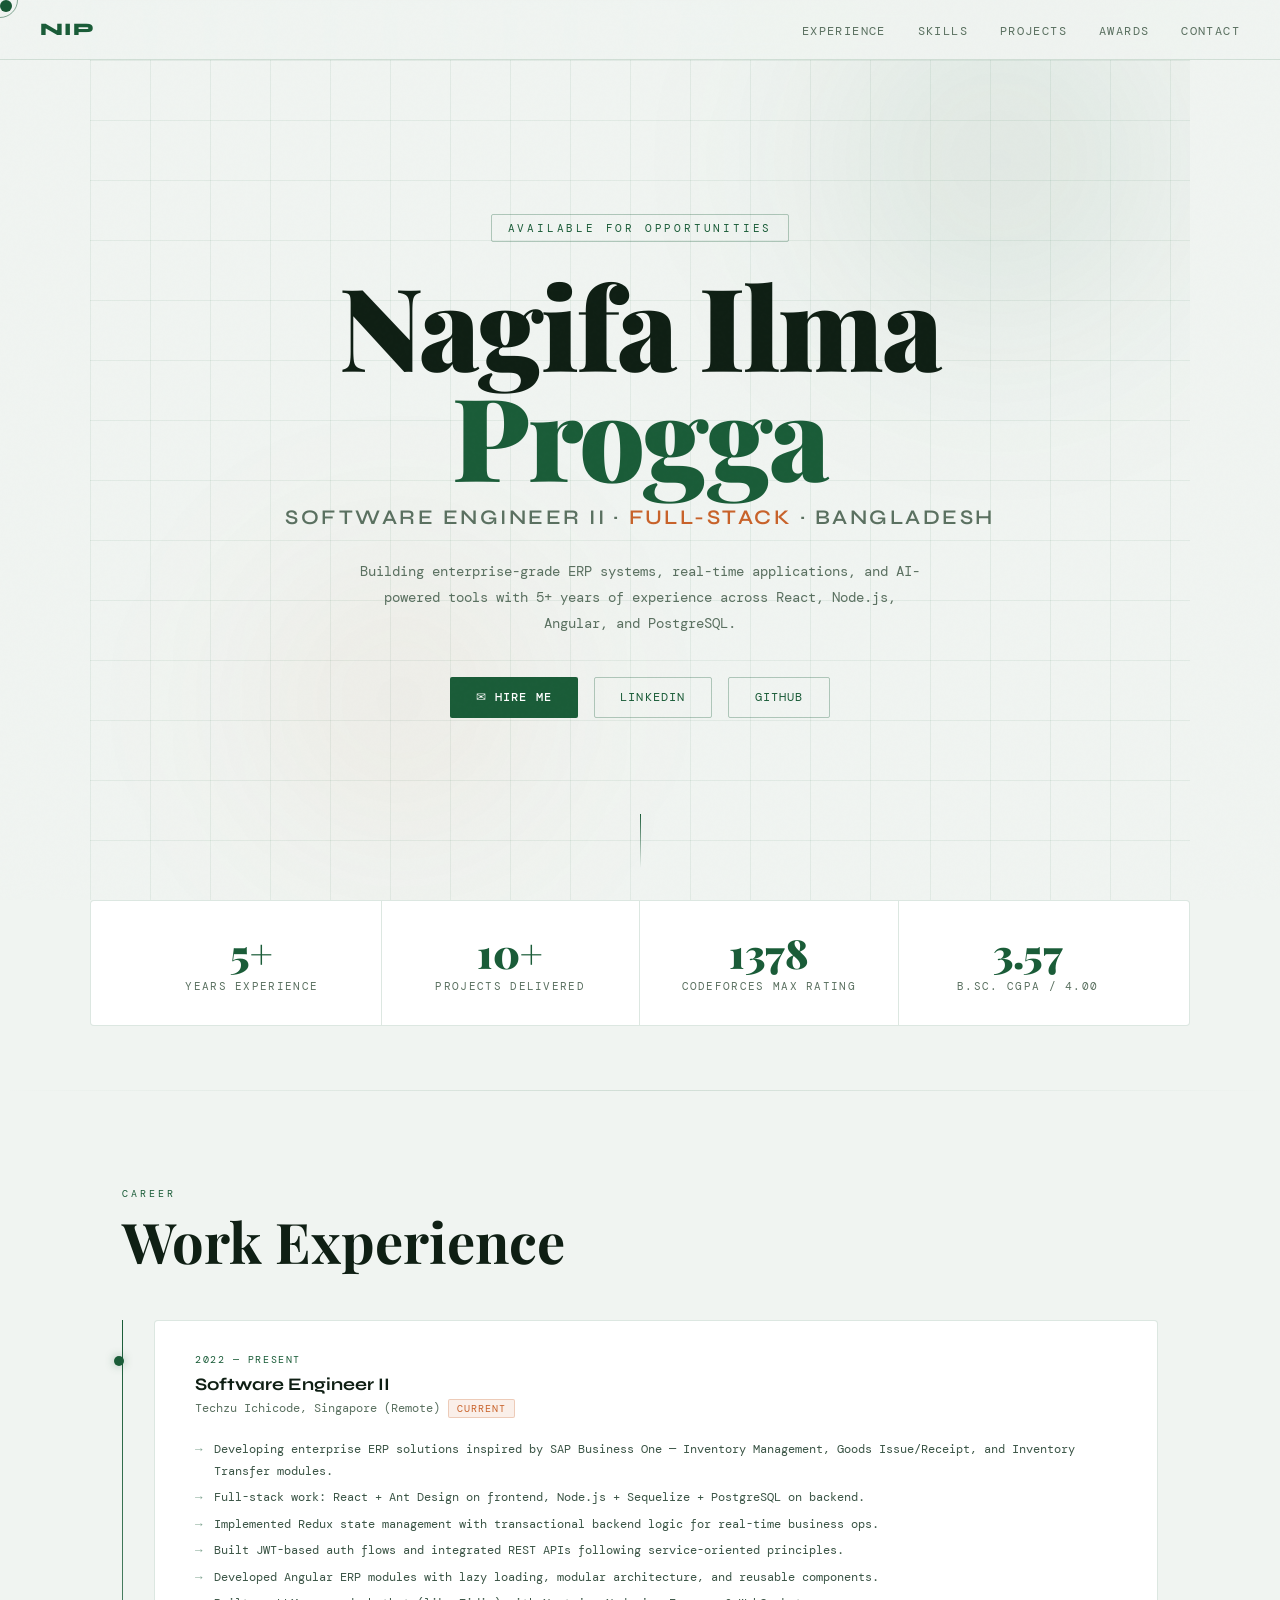
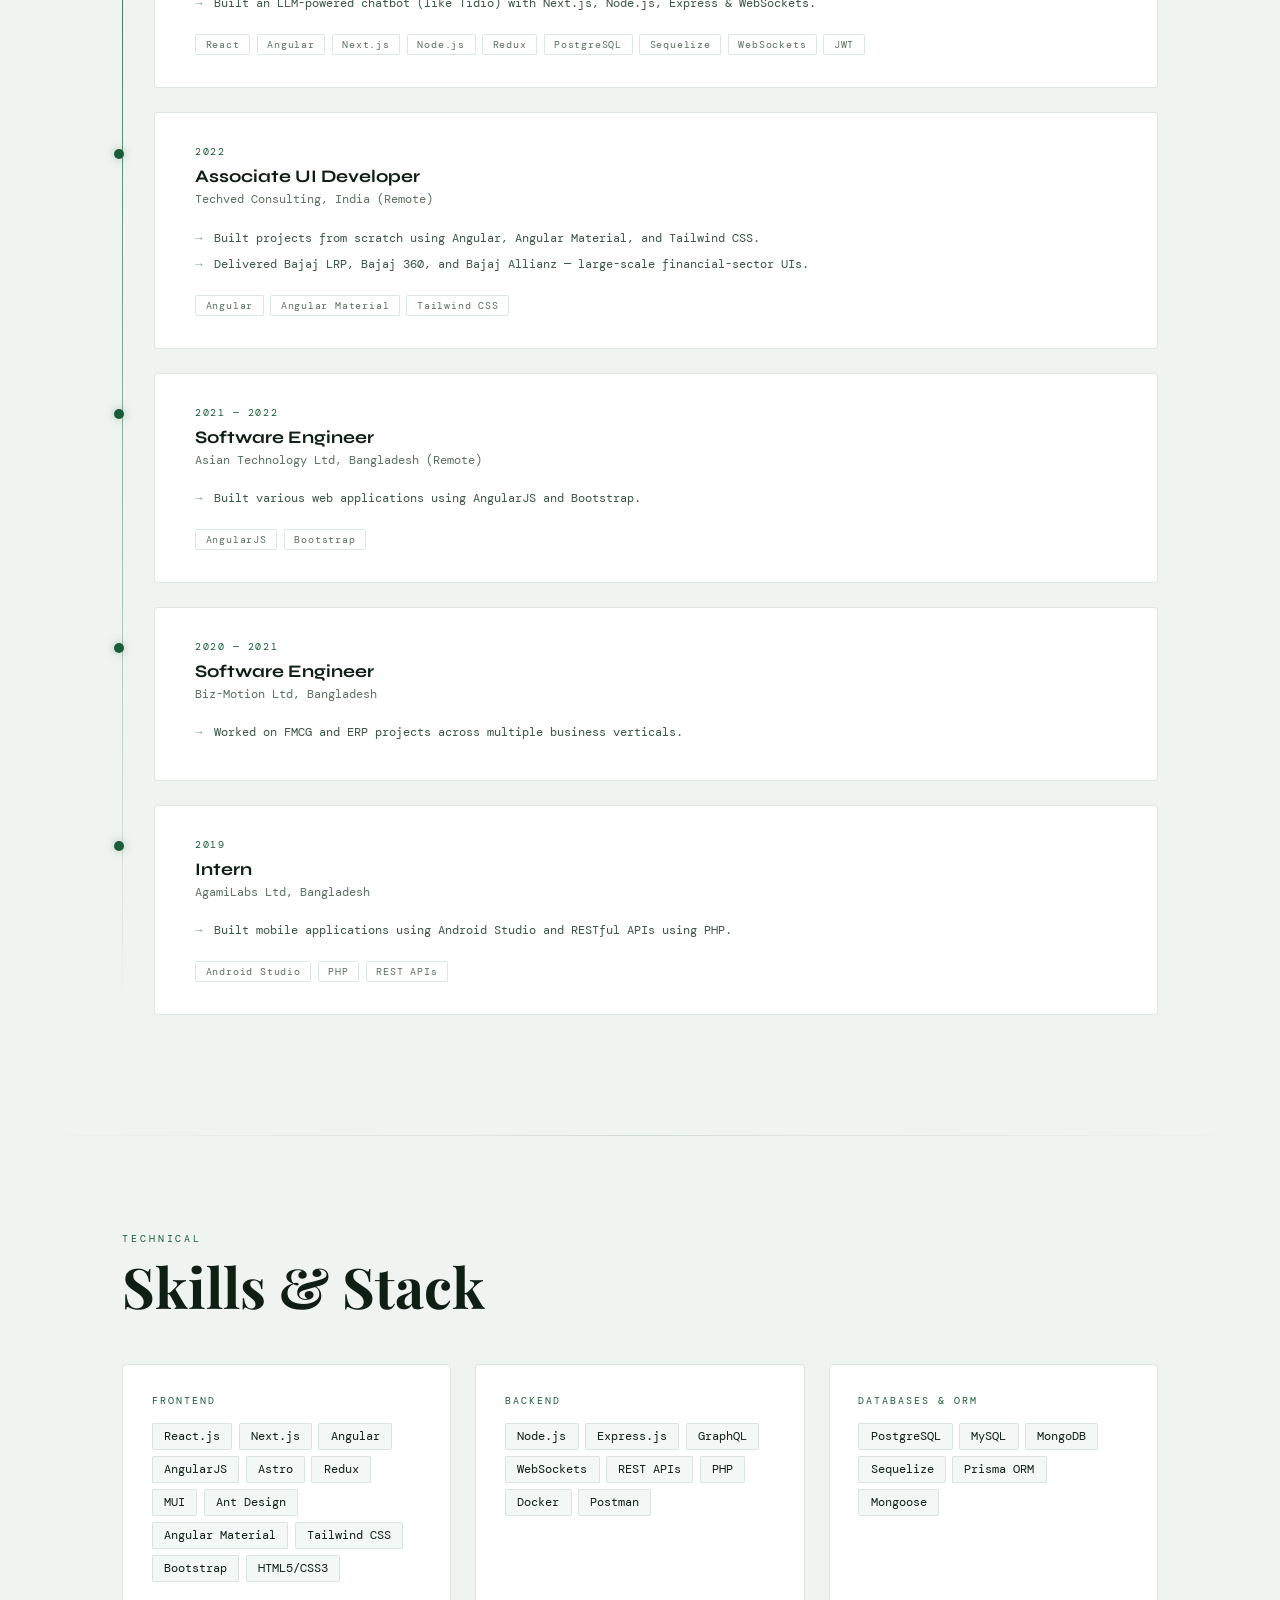
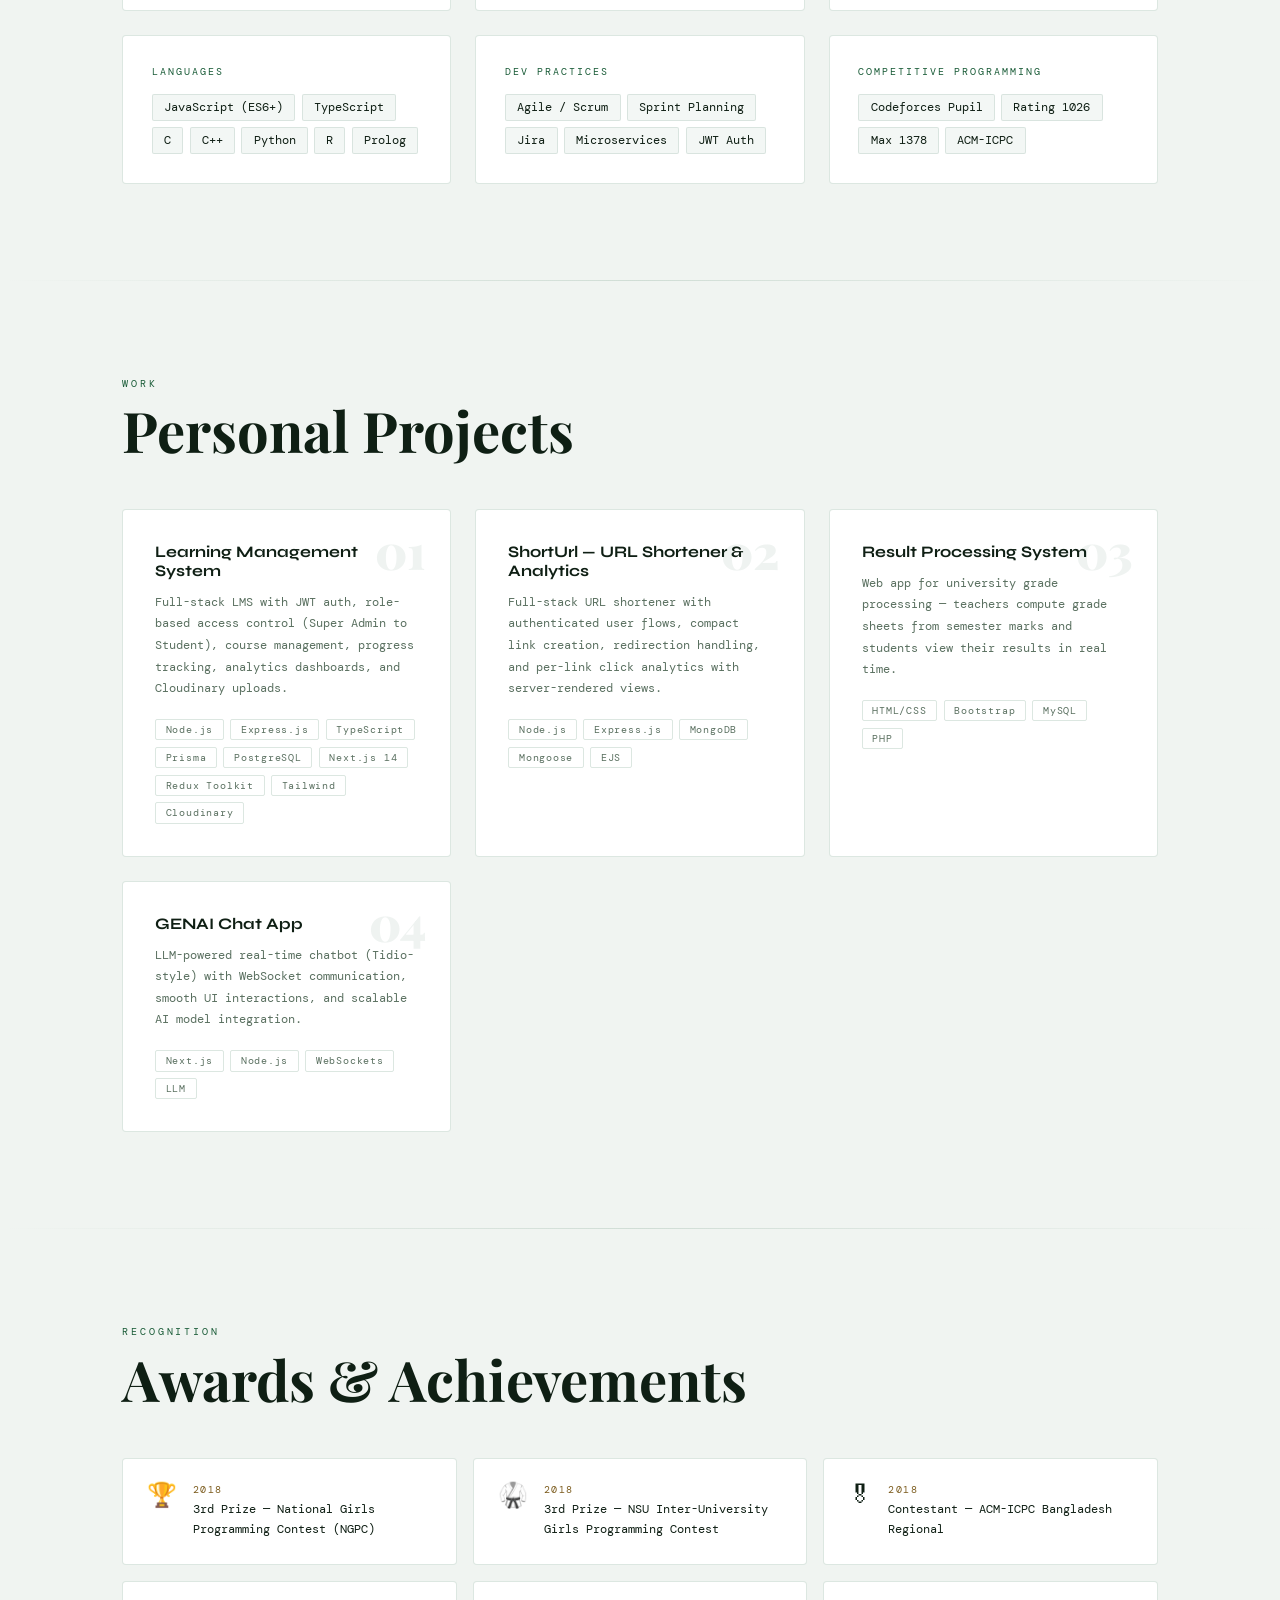
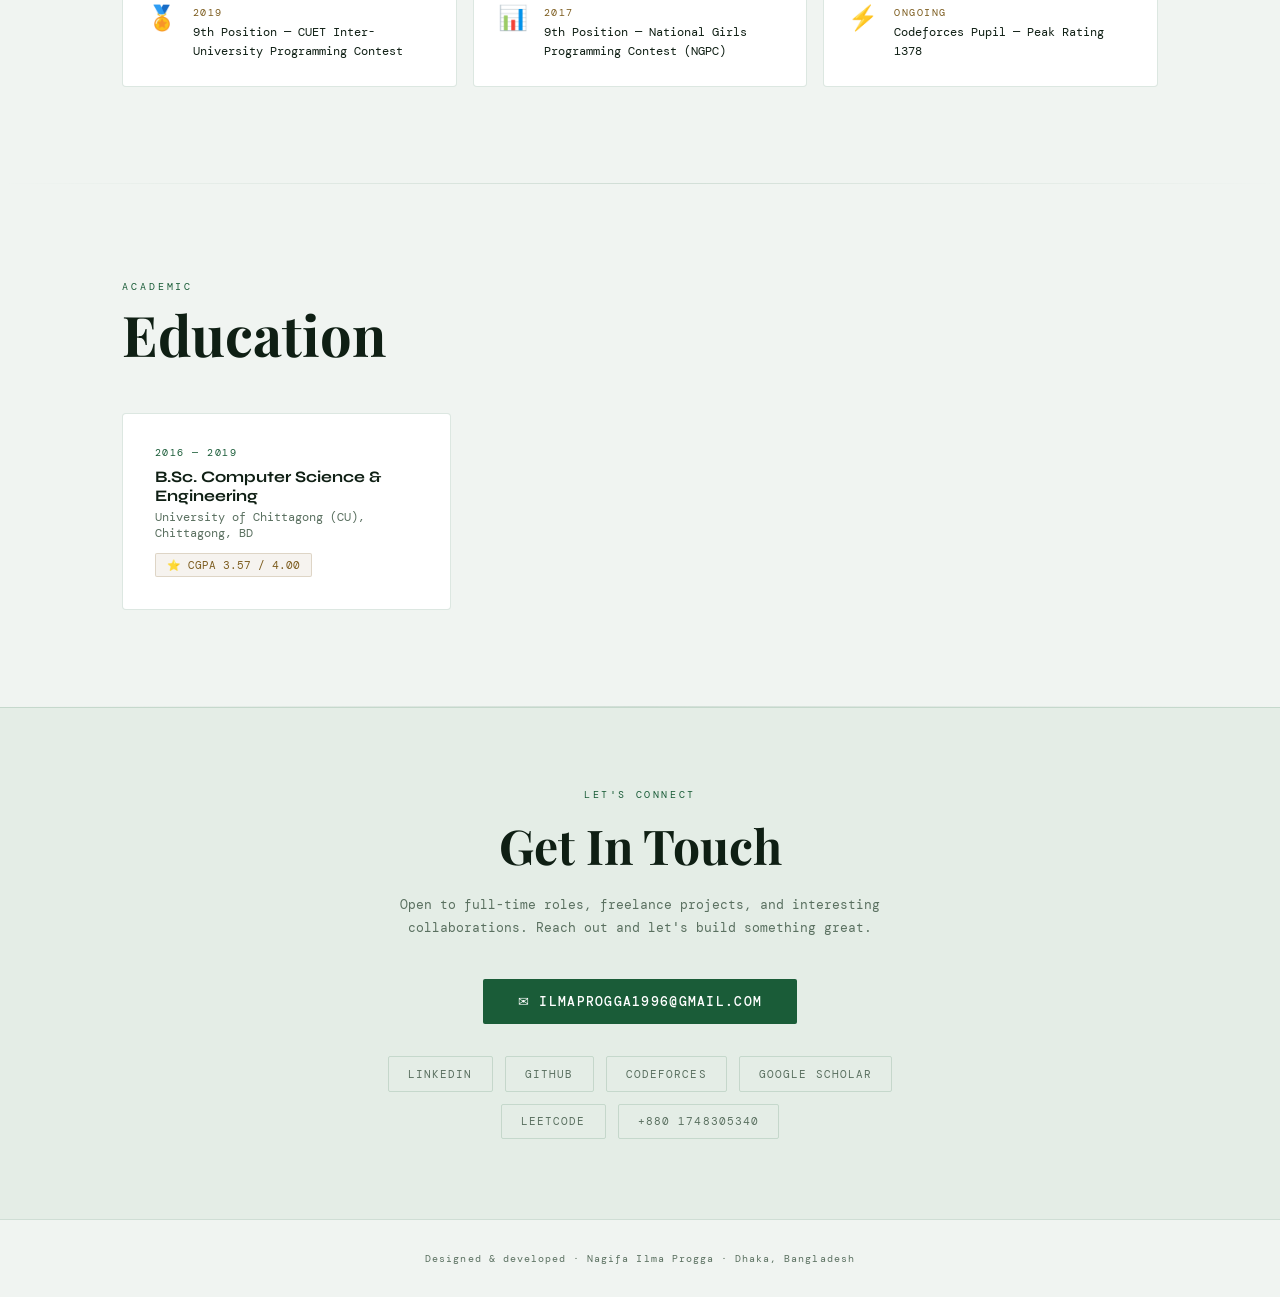
==== index.html @ 047d2b60 "name changed" ====
<!DOCTYPE html>
<html lang="en">
<head>
<meta charset="UTF-8">
<meta name="viewport" content="width=device-width, initial-scale=1.0">
<title>Nagifa Ilma Progga — Software Engineer</title>
<link href="https://fonts.googleapis.com/css2?family=Playfair+Display:ital,wght@0,400;0,700;0,900;1,400&family=DM+Mono:wght@300;400;500&family=Syne:wght@400;600;700;800&display=swap" rel="stylesheet">
<link rel="stylesheet" href="style.css">
</head>
<body>

<div class="cursor" id="cursor"></div>
<div class="cursor-ring" id="cursorRing"></div>

<nav>
  <div class="nav-logo">NIP</div>
  <ul class="nav-links">
    <li><a href="#experience">Experience</a></li>
    <li><a href="#skills">Skills</a></li>
    <li><a href="#projects">Projects</a></li>
    <li><a href="#awards">Awards</a></li>
    <li><a href="#contact">Contact</a></li>
  </ul>
</nav>

<section id="hero">
  <div class="hero-grid"></div>
  <div class="hero-orb orb1"></div>
  <div class="hero-orb orb2"></div>
  <div class="hero-content">
    <div class="hero-tag">Available for opportunities</div>
    <h1 class="hero-name">Nagifa Ilma<br><span class="name-accent">Progga</span></h1>
    <div class="hero-title">Software Engineer II &middot; <span>Full-Stack</span> &middot; Bangladesh</div>
    <p class="hero-desc">
      Building enterprise-grade ERP systems, real-time applications, and AI-powered tools
      with 5+ years of experience across React, Node.js, Angular, and PostgreSQL.
    </p>
    <div class="hero-links">
      <a href="mailto:ilmaprogga1996@gmail.com" class="btn btn-primary">&#9993; Hire Me</a>
      <a href="https://www.linkedin.com/in/nagifa-ilma-progga" target="_blank" class="btn btn-outline">LinkedIn</a>
      <a href="https://github.com/Ppro01" target="_blank" class="btn btn-outline">GitHub</a>
    </div>
  </div>
  <div class="scroll-hint">
    <div class="scroll-line"></div>
  </div>
</section>

<div class="stats-bar" style="padding: 0 2rem;">
  <div class="stat">
    <div class="stat-num">5+</div>
    <div class="stat-label">Years Experience</div>
  </div>
  <div class="stat">
    <div class="stat-num">10+</div>
    <div class="stat-label">Projects Delivered</div>
  </div>
  <div class="stat">
    <div class="stat-num">1378</div>
    <div class="stat-label">Codeforces Max Rating</div>
  </div>
  <div class="stat">
    <div class="stat-num">3.57</div>
    <div class="stat-label">B.Sc. CGPA / 4.00</div>
  </div>
</div>

<hr class="divider" style="margin: 4rem 0 0;">

<section id="experience">
  <span class="section-eyebrow">Career</span>
  <h2 class="section-title">Work Experience</h2>
  <div class="timeline">

    <div class="exp-card">
      <div class="exp-period">2022 &mdash; Present</div>
      <div class="exp-role">Software Engineer II</div>
      <div class="exp-company">Techzu Ichicode, Singapore (Remote) <span class="badge">Current</span></div>
      <ul class="exp-points">
        <li>Developing enterprise ERP solutions inspired by SAP Business One &mdash; Inventory Management, Goods Issue/Receipt, and Inventory Transfer modules.</li>
        <li>Full-stack work: React + Ant Design on frontend, Node.js + Sequelize + PostgreSQL on backend.</li>
        <li>Implemented Redux state management with transactional backend logic for real-time business ops.</li>
        <li>Built JWT-based auth flows and integrated REST APIs following service-oriented principles.</li>
        <li>Developed Angular ERP modules with lazy loading, modular architecture, and reusable components.</li>
        <li>Built an LLM-powered chatbot (like Tidio) with Next.js, Node.js, Express &amp; WebSockets.</li>
      </ul>
      <div class="tech-tags">
        <span class="tech-tag">React</span><span class="tech-tag">Angular</span><span class="tech-tag">Next.js</span>
        <span class="tech-tag">Node.js</span><span class="tech-tag">Redux</span><span class="tech-tag">PostgreSQL</span>
        <span class="tech-tag">Sequelize</span><span class="tech-tag">WebSockets</span><span class="tech-tag">JWT</span>
      </div>
    </div>

    <div class="exp-card">
      <div class="exp-period">2022</div>
      <div class="exp-role">Associate UI Developer</div>
      <div class="exp-company">Techved Consulting, India (Remote)</div>
      <ul class="exp-points">
        <li>Built projects from scratch using Angular, Angular Material, and Tailwind CSS.</li>
        <li>Delivered Bajaj LRP, Bajaj 360, and Bajaj Allianz &mdash; large-scale financial-sector UIs.</li>
      </ul>
      <div class="tech-tags">
        <span class="tech-tag">Angular</span><span class="tech-tag">Angular Material</span><span class="tech-tag">Tailwind CSS</span>
      </div>
    </div>

    <div class="exp-card">
      <div class="exp-period">2021 &mdash; 2022</div>
      <div class="exp-role">Software Engineer</div>
      <div class="exp-company">Asian Technology Ltd, Bangladesh (Remote)</div>
      <ul class="exp-points">
        <li>Built various web applications using AngularJS and Bootstrap.</li>
      </ul>
      <div class="tech-tags">
        <span class="tech-tag">AngularJS</span><span class="tech-tag">Bootstrap</span>
      </div>
    </div>

    <div class="exp-card">
      <div class="exp-period">2020 &mdash; 2021</div>
      <div class="exp-role">Software Engineer</div>
      <div class="exp-company">Biz-Motion Ltd, Bangladesh</div>
      <ul class="exp-points">
        <li>Worked on FMCG and ERP projects across multiple business verticals.</li>
      </ul>
    </div>

    <div class="exp-card">
      <div class="exp-period">2019</div>
      <div class="exp-role">Intern</div>
      <div class="exp-company">AgamiLabs Ltd, Bangladesh</div>
      <ul class="exp-points">
        <li>Built mobile applications using Android Studio and RESTful APIs using PHP.</li>
      </ul>
      <div class="tech-tags">
        <span class="tech-tag">Android Studio</span><span class="tech-tag">PHP</span><span class="tech-tag">REST APIs</span>
      </div>
    </div>

  </div>
</section>

<hr class="divider">

<section id="skills">
  <span class="section-eyebrow">Technical</span>
  <h2 class="section-title">Skills &amp; Stack</h2>
  <div class="skills-grid">
    <div class="skill-card">
      <div class="skill-cat">Frontend</div>
      <div class="skill-items">
        <span class="skill-item">React.js</span><span class="skill-item">Next.js</span>
        <span class="skill-item">Angular</span><span class="skill-item">AngularJS</span>
        <span class="skill-item">Astro</span><span class="skill-item">Redux</span>
        <span class="skill-item">MUI</span><span class="skill-item">Ant Design</span>
        <span class="skill-item">Angular Material</span><span class="skill-item">Tailwind CSS</span>
        <span class="skill-item">Bootstrap</span><span class="skill-item">HTML5/CSS3</span>
      </div>
    </div>
    <div class="skill-card">
      <div class="skill-cat">Backend</div>
      <div class="skill-items">
        <span class="skill-item">Node.js</span><span class="skill-item">Express.js</span>
        <span class="skill-item">GraphQL</span><span class="skill-item">WebSockets</span>
        <span class="skill-item">REST APIs</span><span class="skill-item">PHP</span>
        <span class="skill-item">Docker</span><span class="skill-item">Postman</span>
      </div>
    </div>
    <div class="skill-card">
      <div class="skill-cat">Databases &amp; ORM</div>
      <div class="skill-items">
        <span class="skill-item">PostgreSQL</span><span class="skill-item">MySQL</span>
        <span class="skill-item">MongoDB</span><span class="skill-item">Sequelize</span>
        <span class="skill-item">Prisma ORM</span><span class="skill-item">Mongoose</span>
      </div>
    </div>
    <div class="skill-card">
      <div class="skill-cat">Languages</div>
      <div class="skill-items">
        <span class="skill-item">JavaScript (ES6+)</span><span class="skill-item">TypeScript</span>
        <span class="skill-item">C</span><span class="skill-item">C++</span>
        <span class="skill-item">Python</span><span class="skill-item">R</span>
        <span class="skill-item">Prolog</span>
      </div>
    </div>
    <div class="skill-card">
      <div class="skill-cat">Dev Practices</div>
      <div class="skill-items">
        <span class="skill-item">Agile / Scrum</span><span class="skill-item">Sprint Planning</span>
        <span class="skill-item">Jira</span><span class="skill-item">Microservices</span>
        <span class="skill-item">JWT Auth</span>
      </div>
    </div>
    <div class="skill-card">
      <div class="skill-cat">Competitive Programming</div>
      <div class="skill-items">
        <span class="skill-item">Codeforces Pupil</span><span class="skill-item">Rating 1026</span>
        <span class="skill-item">Max 1378</span><span class="skill-item">ACM-ICPC</span>
      </div>
    </div>
  </div>
</section>

<hr class="divider">

<section id="projects">
  <span class="section-eyebrow">Work</span>
  <h2 class="section-title">Personal Projects</h2>
  <div class="projects-grid">
    <div class="proj-card">
      <div class="proj-num">01</div>
      <div class="proj-title">Learning Management System</div>
      <p class="proj-desc">Full-stack LMS with JWT auth, role-based access control (Super Admin to Student), course management, progress tracking, analytics dashboards, and Cloudinary uploads.</p>
      <div class="tech-tags">
        <span class="tech-tag">Node.js</span><span class="tech-tag">Express.js</span><span class="tech-tag">TypeScript</span>
        <span class="tech-tag">Prisma</span><span class="tech-tag">PostgreSQL</span><span class="tech-tag">Next.js 14</span>
        <span class="tech-tag">Redux Toolkit</span><span class="tech-tag">Tailwind</span><span class="tech-tag">Cloudinary</span>
      </div>
    </div>
    <div class="proj-card">
      <div class="proj-num">02</div>
      <div class="proj-title">ShortUrl &mdash; URL Shortener &amp; Analytics</div>
      <p class="proj-desc">Full-stack URL shortener with authenticated user flows, compact link creation, redirection handling, and per-link click analytics with server-rendered views.</p>
      <div class="tech-tags">
        <span class="tech-tag">Node.js</span><span class="tech-tag">Express.js</span>
        <span class="tech-tag">MongoDB</span><span class="tech-tag">Mongoose</span><span class="tech-tag">EJS</span>
      </div>
    </div>
    <div class="proj-card">
      <div class="proj-num">03</div>
      <div class="proj-title">Result Processing System</div>
      <p class="proj-desc">Web app for university grade processing &mdash; teachers compute grade sheets from semester marks and students view their results in real time.</p>
      <div class="tech-tags">
        <span class="tech-tag">HTML/CSS</span><span class="tech-tag">Bootstrap</span>
        <span class="tech-tag">MySQL</span><span class="tech-tag">PHP</span>
      </div>
    </div>
    <div class="proj-card">
      <div class="proj-num">04</div>
      <div class="proj-title">GENAI Chat App</div>
      <p class="proj-desc">LLM-powered real-time chatbot (Tidio-style) with WebSocket communication, smooth UI interactions, and scalable AI model integration.</p>
      <div class="tech-tags">
        <span class="tech-tag">Next.js</span><span class="tech-tag">Node.js</span>
        <span class="tech-tag">WebSockets</span><span class="tech-tag">LLM</span>
      </div>
    </div>
  </div>
</section>

<hr class="divider">

<section id="awards">
  <span class="section-eyebrow">Recognition</span>
  <h2 class="section-title">Awards &amp; Achievements</h2>
  <div class="awards-list">
    <div class="award-card">
      <div class="award-icon">&#127942;</div>
      <div><div class="award-year">2018</div><div class="award-text">3rd Prize &mdash; National Girls Programming Contest (NGPC)</div></div>
    </div>
    <div class="award-card">
      <div class="award-icon">&#129355;</div>
      <div><div class="award-year">2018</div><div class="award-text">3rd Prize &mdash; NSU Inter-University Girls Programming Contest</div></div>
    </div>
    <div class="award-card">
      <div class="award-icon">&#127894;</div>
      <div><div class="award-year">2018</div><div class="award-text">Contestant &mdash; ACM-ICPC Bangladesh Regional</div></div>
    </div>
    <div class="award-card">
      <div class="award-icon">&#127941;</div>
      <div><div class="award-year">2019</div><div class="award-text">9th Position &mdash; CUET Inter-University Programming Contest</div></div>
    </div>
    <div class="award-card">
      <div class="award-icon">&#128202;</div>
      <div><div class="award-year">2017</div><div class="award-text">9th Position &mdash; National Girls Programming Contest (NGPC)</div></div>
    </div>
    <div class="award-card">
      <div class="award-icon">&#9889;</div>
      <div><div class="award-year">Ongoing</div><div class="award-text">Codeforces Pupil &mdash; Peak Rating 1378</div></div>
    </div>
  </div>
</section>

<hr class="divider">

<section id="education">
  <span class="section-eyebrow">Academic</span>
  <h2 class="section-title">Education</h2>
  <div class="edu-grid">
    <div class="edu-card">
      <div class="edu-year">2016 &mdash; 2019</div>
      <div class="edu-degree">B.Sc. Computer Science &amp; Engineering</div>
      <div class="edu-inst">University of Chittagong (CU), Chittagong, BD</div>
      <span class="edu-gpa">&#11088; CGPA 3.57 / 4.00</span>
    </div>
    <div class="edu-card">
      <div class="edu-year">2015</div>
      <div class="edu-degree">Higher Secondary Certificate (HSC)</div>
      <div class="edu-inst">Rajuk Uttara Model College, Dhaka, BD</div>
      <span class="edu-gpa">&#11088; GPA 5.00 / 5.00</span>
    </div>
    <div class="edu-card">
      <div class="edu-year">2013</div>
      <div class="edu-degree">Secondary School Certificate (SSC)</div>
      <div class="edu-inst">Viqarunnisa Noon School, Dhaka, BD</div>
      <span class="edu-gpa">&#11088; GPA 5.00 / 5.00</span>
    </div>
  </div>
</section>

<hr class="divider">

<section id="contact">
  <div class="contact-inner">
    <span class="contact-eyebrow">Let's connect</span>
    <h2 class="contact-title">Get In Touch</h2>
    <p class="contact-sub">Open to full-time roles, freelance projects, and interesting collaborations. Reach out and let's build something great.</p>
    <a href="mailto:ilmaprogga1996@gmail.com" class="btn btn-primary" style="font-size:0.8rem;padding:0.9rem 2.2rem;">&#9993; ilmaprogga1996@gmail.com</a>
    <div class="social-links">
      <a href="https://www.linkedin.com/in/nagifa-ilma-progga" target="_blank" class="social-link">LinkedIn</a>
      <a href="https://github.com/Ppro01" target="_blank" class="social-link">GitHub</a>
      <a href="https://codeforces.com/profile/Ppro01" target="_blank" class="social-link">Codeforces</a>
      <a href="https://scholar.google.com" target="_blank" class="social-link">Google Scholar</a>
      <a href="https://leetcode.com" target="_blank" class="social-link">LeetCode</a>
      <a href="tel:+8801748305340" class="social-link">+880 1748305340</a>
    </div>
  </div>
</section>

<footer>
  <p>Designed &amp; developed &middot; Nagifa Ilma Progga &middot; Dhaka, Bangladesh</p>
</footer>

<script>
  const cursor = document.getElementById('cursor');
  const ring = document.getElementById('cursorRing');
  let mx = 0, my = 0, rx = 0, ry = 0;
  document.addEventListener('mousemove', e => {
    mx = e.clientX; my = e.clientY;
    cursor.style.transform = `translate(${mx - 6}px, ${my - 6}px)`;
  });
  (function animRing() {
    rx += (mx - rx) * 0.12; ry += (my - ry) * 0.12;
    ring.style.transform = `translate(${rx - 18}px, ${ry - 18}px)`;
    requestAnimationFrame(animRing);
  })();
  document.querySelectorAll('a, button, .btn').forEach(el => {
    el.addEventListener('mouseenter', () => { ring.style.width = '50px'; ring.style.height = '50px'; });
    el.addEventListener('mouseleave', () => { ring.style.width = '36px'; ring.style.height = '36px'; });
  });

  const observer = new IntersectionObserver((entries) => {
    entries.forEach((entry, i) => {
      if (entry.isIntersecting) {
        setTimeout(() => entry.target.classList.add('visible'), i * 80);
        observer.unobserve(entry.target);
      }
    });
  }, { threshold: 0.1 });
  document.querySelectorAll('.exp-card, .skill-card, .proj-card, .award-card, .edu-card').forEach(el => observer.observe(el));

  document.querySelectorAll('.skills-grid, .projects-grid, .awards-list, .edu-grid').forEach(grid => {
    [...grid.children].forEach((child, i) => { child.style.transitionDelay = `${i * 0.07}s`; });
  });

  const sections = document.querySelectorAll('section[id]');
  window.addEventListener('scroll', () => {
    let current = '';
    sections.forEach(s => { if (window.scrollY >= s.offsetTop - 200) current = s.id; });
    document.querySelectorAll('.nav-links a').forEach(a => {
      a.style.color = a.getAttribute('href') === '#' + current ? 'var(--accent)' : '';
    });
  });
</script>
</body>
</html>
---- style.css ----
:root {
  --bg: #f0f4f1;
  --bg2: #e4ede6;
  --surface: #ffffff;
  --accent: #1a5c38;
  --accent2: #c8622a;
  --gold: #7c5c1e;
  --text: #0f1f14;
  --muted: #5a7060;
  --border: rgba(26,92,56,0.15);
}

*, *::before, *::after { box-sizing: border-box; margin: 0; padding: 0; }
html { scroll-behavior: smooth; }

body {
  background: var(--bg);
  color: var(--text);
  font-family: 'DM Mono', monospace;
  overflow-x: hidden;
  cursor: none;
}

/* CURSOR */
.cursor {
  width: 12px; height: 12px;
  background: var(--accent);
  border-radius: 50%;
  position: fixed; top: 0; left: 0;
  pointer-events: none; z-index: 9999;
  transition: transform 0.1s;
  mix-blend-mode: multiply;
}
.cursor-ring {
  width: 36px; height: 36px;
  border: 1.5px solid rgba(26,92,56,0.5);
  border-radius: 50%;
  position: fixed; top: 0; left: 0;
  pointer-events: none; z-index: 9998;
  transition: transform 0.18s ease, width 0.2s, height 0.2s;
}

/* NOISE OVERLAY */
body::before {
  content: '';
  position: fixed; inset: 0;
  background-image: url("data:image/svg+xml,%3Csvg viewBox='0 0 256 256' xmlns='http://www.w3.org/2000/svg'%3E%3Cfilter id='noise'%3E%3CfeTurbulence type='fractalNoise' baseFrequency='0.9' numOctaves='4' stitchTiles='stitch'/%3E%3C/filter%3E%3Crect width='100%25' height='100%25' filter='url(%23noise)' opacity='0.04'/%3E%3C/svg%3E");
  pointer-events: none; z-index: 9990; opacity: 0.35;
}

/* NAV */
nav {
  position: fixed; top: 0; left: 0; right: 0; z-index: 100;
  padding: 1.2rem 2.5rem;
  display: flex; justify-content: space-between; align-items: center;
  background: rgba(240,244,241,0.94);
  backdrop-filter: blur(10px);
  border-bottom: 1px solid var(--border);
}
.nav-logo {
  font-family: 'Syne', sans-serif;
  font-weight: 800; font-size: 1.1rem;
  letter-spacing: 0.08em; color: var(--accent);
}
.nav-links { display: flex; gap: 2rem; list-style: none; }
.nav-links a {
  font-size: 0.72rem; letter-spacing: 0.12em; text-transform: uppercase;
  color: var(--muted); text-decoration: none;
  transition: color 0.2s; position: relative;
}
.nav-links a::after {
  content: ''; position: absolute; bottom: -3px; left: 0; right: 0;
  height: 1px; background: var(--accent);
  transform: scaleX(0); transition: transform 0.25s;
}
.nav-links a:hover { color: var(--accent); }
.nav-links a:hover::after { transform: scaleX(1); }

/* HERO */
#hero {
  min-height: 100vh;
  display: flex; align-items: center; justify-content: center;
  position: relative; overflow: hidden;
  padding: 6rem 2rem 4rem;
}
.hero-grid {
  position: absolute; inset: 0;
  background-image:
    linear-gradient(rgba(26,92,56,0.07) 1px, transparent 1px),
    linear-gradient(90deg, rgba(26,92,56,0.07) 1px, transparent 1px);
  background-size: 60px 60px;
  animation: gridPulse 8s ease-in-out infinite;
}
@keyframes gridPulse {
  0%,100% { opacity: 0.5; }
  50% { opacity: 1; }
}
.hero-orb { position: absolute; border-radius: 50%; filter: blur(90px); pointer-events: none; }
.orb1 { width: 500px; height: 500px; background: radial-gradient(circle, rgba(26,92,56,0.12), transparent 70%); top: -10%; left: 60%; }
.orb2 { width: 400px; height: 400px; background: radial-gradient(circle, rgba(200,98,42,0.09), transparent 70%); bottom: 0; left: 10%; }

.hero-content { position: relative; z-index: 2; text-align: center; max-width: 900px; }
.hero-tag {
  display: inline-block;
  font-size: 0.7rem; letter-spacing: 0.25em; text-transform: uppercase;
  color: var(--accent); border: 1px solid rgba(26,92,56,0.3);
  padding: 0.35rem 1rem; border-radius: 2px;
  margin-bottom: 1.8rem;
  animation: fadeSlideUp 0.7s ease both;
}
.hero-name {
  font-family: 'Playfair Display', serif;
  font-size: clamp(3.5rem, 9vw, 8rem);
  font-weight: 900; line-height: 0.95;
  letter-spacing: -0.02em;
  color: var(--text);
  animation: fadeSlideUp 0.7s 0.15s ease both;
}
.hero-name .name-accent { color: var(--accent); }
.hero-title {
  font-family: 'Syne', sans-serif;
  font-size: clamp(0.9rem, 2.5vw, 1.3rem);
  font-weight: 600; color: var(--muted);
  margin-top: 1rem; letter-spacing: 0.12em; text-transform: uppercase;
  animation: fadeSlideUp 0.7s 0.3s ease both;
}
.hero-title span { color: var(--accent2); }
.hero-desc {
  max-width: 560px; margin: 1.8rem auto 0;
  font-size: 0.85rem; line-height: 1.9; color: var(--muted);
  animation: fadeSlideUp 0.7s 0.45s ease both;
}
.hero-links {
  display: flex; gap: 1rem; flex-wrap: wrap; justify-content: center;
  margin-top: 2.5rem;
  animation: fadeSlideUp 0.7s 0.6s ease both;
}

/* BUTTONS */
.btn {
  display: inline-flex; align-items: center; gap: 0.5rem;
  padding: 0.75rem 1.6rem;
  font-family: 'DM Mono', monospace;
  font-size: 0.72rem; letter-spacing: 0.1em; text-transform: uppercase;
  text-decoration: none; border-radius: 2px;
  transition: all 0.2s; cursor: none;
}
.btn-primary { background: var(--accent); color: #fff; font-weight: 500; }
.btn-primary:hover { background: #155d2e; transform: translateY(-2px); box-shadow: 0 8px 30px rgba(26,92,56,0.25); }
.btn-outline { border: 1px solid rgba(26,92,56,0.3); color: var(--accent); }
.btn-outline:hover { border-color: var(--accent); background: rgba(26,92,56,0.06); transform: translateY(-2px); }

/* SCROLL LINE */
.scroll-hint {
  position: absolute; bottom: 2rem; left: 50%; transform: translateX(-50%);
  display: flex; flex-direction: column; align-items: center;
  animation: fadeSlideUp 0.7s 0.9s ease both;
}
.scroll-line {
  width: 1px; height: 54px;
  background: linear-gradient(var(--accent), transparent);
  animation: scrollDrop 1.6s ease-in-out infinite;
}
@keyframes scrollDrop {
  0%   { transform: scaleY(0); transform-origin: top; }
  50%  { transform: scaleY(1); transform-origin: top; }
  51%  { transform: scaleY(1); transform-origin: bottom; }
  100% { transform: scaleY(0); transform-origin: bottom; }
}
@keyframes fadeSlideUp {
  from { opacity: 0; transform: translateY(24px); }
  to   { opacity: 1; transform: translateY(0); }
}

/* SECTIONS */
section { padding: 6rem 2rem; max-width: 1100px; margin: 0 auto; }
.section-eyebrow {
  display: block;
  font-size: 0.65rem; letter-spacing: 0.28em; text-transform: uppercase;
  color: var(--accent); margin-bottom: 0.6rem;
}
.section-title {
  font-family: 'Playfair Display', serif;
  font-size: clamp(2rem, 5vw, 3.5rem);
  font-weight: 700; line-height: 1.1;
  margin-bottom: 3rem; color: var(--text);
}

/* STATS BAR */
.stats-bar {
  background: var(--surface); border: 1px solid var(--border);
  border-radius: 4px;
  display: grid; grid-template-columns: repeat(4, 1fr);
  overflow: hidden; max-width: 1100px; margin: 0 auto;
}
.stat {
  padding: 2rem 1.5rem; text-align: center;
  border-right: 1px solid var(--border);
  position: relative; overflow: hidden;
  transition: background 0.3s;
}
.stat:last-child { border-right: none; }
.stat::after {
  content: ''; position: absolute; bottom: 0; left: 0; right: 0;
  height: 2px; background: var(--accent);
  transform: scaleX(0); transition: transform 0.3s;
}
.stat:hover { background: rgba(26,92,56,0.04); }
.stat:hover::after { transform: scaleX(1); }
.stat-num {
  font-family: 'Playfair Display', serif;
  font-size: 2.5rem; font-weight: 900;
  color: var(--accent); line-height: 1; margin-bottom: 0.4rem;
}
.stat-label { font-size: 0.68rem; letter-spacing: 0.12em; text-transform: uppercase; color: var(--muted); }

/* DIVIDER */
.divider {
  border: none; height: 1px;
  background: linear-gradient(90deg, transparent, var(--border), transparent);
}

/* EXPERIENCE */
#experience { max-width: 1100px; }
.timeline { position: relative; padding-left: 2rem; }
.timeline::before {
  content: ''; position: absolute; left: 0; top: 0; bottom: 0;
  width: 1px; background: linear-gradient(var(--accent), transparent);
}
.exp-card {
  position: relative; background: var(--surface);
  border: 1px solid var(--border); border-radius: 4px;
  padding: 2rem 2.5rem; margin-bottom: 1.5rem;
  opacity: 0; transform: translateX(-20px);
  transition: opacity 0.5s ease, transform 0.5s ease, border-color 0.3s;
}
.exp-card.visible { opacity: 1; transform: translateX(0); }
.exp-card:hover { border-color: rgba(26,92,56,0.35); transform: translateX(4px); }
.exp-card::before {
  content: ''; position: absolute;
  left: -2.55rem; top: 2.2rem;
  width: 10px; height: 10px; border-radius: 50%;
  background: var(--accent); box-shadow: 0 0 10px rgba(26,92,56,0.35);
}
.exp-period { font-size: 0.65rem; letter-spacing: 0.15em; text-transform: uppercase; color: var(--accent); margin-bottom: 0.5rem; }
.exp-role { font-family: 'Syne', sans-serif; font-size: 1.1rem; font-weight: 700; margin-bottom: 0.25rem; color: var(--text); }
.exp-company { font-size: 0.78rem; color: var(--muted); margin-bottom: 1.2rem; display: flex; align-items: center; gap: 0.5rem; }
.badge {
  display: inline-block; padding: 0.15rem 0.5rem;
  background: rgba(200,98,42,0.1); border: 1px solid rgba(200,98,42,0.25);
  color: var(--accent2); font-size: 0.6rem; letter-spacing: 0.1em;
  text-transform: uppercase; border-radius: 2px;
}
.exp-points { list-style: none; }
.exp-points li {
  font-size: 0.78rem; line-height: 1.8; color: #3a5445;
  padding-left: 1.2rem; position: relative; margin-bottom: 0.25rem;
}
.exp-points li::before { content: '→'; position: absolute; left: 0; color: var(--accent); opacity: 0.55; }
.tech-tags { display: flex; flex-wrap: wrap; gap: 0.4rem; margin-top: 1.2rem; }
.tech-tag {
  font-size: 0.62rem; letter-spacing: 0.08em;
  padding: 0.2rem 0.6rem; border: 1px solid var(--border);
  border-radius: 2px; color: var(--muted); transition: all 0.2s;
}
.tech-tag:hover { border-color: var(--accent); color: var(--accent); background: rgba(26,92,56,0.05); }

/* SKILLS */
#skills { max-width: 1100px; }
.skills-grid { display: grid; grid-template-columns: repeat(auto-fill, minmax(280px, 1fr)); gap: 1.5rem; }
.skill-card {
  background: var(--surface); border: 1px solid var(--border);
  border-radius: 4px; padding: 1.8rem;
  opacity: 0; transform: translateY(20px);
  transition: opacity 0.5s ease, transform 0.5s ease, border-color 0.3s;
}
.skill-card.visible { opacity: 1; transform: translateY(0); }
.skill-card:hover { border-color: rgba(26,92,56,0.3); }
.skill-cat { font-size: 0.62rem; letter-spacing: 0.2em; text-transform: uppercase; color: var(--accent); margin-bottom: 1rem; }
.skill-items { display: flex; flex-wrap: wrap; gap: 0.4rem; }
.skill-item {
  font-size: 0.72rem; padding: 0.3rem 0.7rem;
  background: rgba(26,92,56,0.05); border: 1px solid rgba(26,92,56,0.12);
  border-radius: 2px; color: var(--text); transition: all 0.2s;
}
.skill-item:hover { background: rgba(26,92,56,0.12); border-color: rgba(26,92,56,0.35); }

/* PROJECTS */
#projects { max-width: 1100px; }
.projects-grid { display: grid; grid-template-columns: repeat(auto-fill, minmax(320px, 1fr)); gap: 1.5rem; }
.proj-card {
  background: var(--surface); border: 1px solid var(--border);
  border-radius: 4px; padding: 2rem;
  position: relative; overflow: hidden;
  opacity: 0; transform: translateY(20px);
  transition: opacity 0.5s ease, transform 0.5s ease, border-color 0.3s;
}
.proj-card.visible { opacity: 1; transform: translateY(0); }
.proj-card::before {
  content: ''; position: absolute; top: 0; left: 0; right: 0; height: 2px;
  background: linear-gradient(90deg, var(--accent), var(--accent2));
  transform: scaleX(0); transition: transform 0.3s;
}
.proj-card:hover { border-color: rgba(26,92,56,0.3); }
.proj-card:hover::before { transform: scaleX(1); }
.proj-num {
  font-family: 'Playfair Display', serif; font-size: 3rem; font-weight: 900;
  color: rgba(26,92,56,0.07); line-height: 1;
  position: absolute; top: 1rem; right: 1.5rem;
}
.proj-title { font-family: 'Syne', sans-serif; font-size: 1rem; font-weight: 700; margin-bottom: 0.75rem; color: var(--text); }
.proj-desc { font-size: 0.75rem; line-height: 1.8; color: var(--muted); margin-bottom: 1.2rem; }

/* AWARDS */
#awards { max-width: 1100px; }
.awards-list { display: grid; grid-template-columns: repeat(auto-fill, minmax(260px, 1fr)); gap: 1rem; }
.award-card {
  background: var(--surface); border: 1px solid var(--border);
  border-radius: 4px; padding: 1.5rem;
  display: flex; gap: 1rem; align-items: flex-start;
  opacity: 0; transform: translateY(16px);
  transition: opacity 0.5s ease, transform 0.5s ease, border-color 0.3s;
}
.award-card.visible { opacity: 1; transform: translateY(0); }
.award-card:hover { border-color: rgba(124,92,30,0.3); }
.award-icon { font-size: 1.5rem; line-height: 1; }
.award-year { font-size: 0.62rem; letter-spacing: 0.15em; text-transform: uppercase; color: var(--gold); margin-bottom: 0.25rem; }
.award-text { font-size: 0.78rem; line-height: 1.6; color: var(--text); }

/* EDUCATION */
#education { max-width: 1100px; }
.edu-grid { display: grid; grid-template-columns: repeat(auto-fill, minmax(280px, 1fr)); gap: 1.5rem; }
.edu-card {
  background: var(--surface); border: 1px solid var(--border);
  border-radius: 4px; padding: 2rem;
  opacity: 0; transform: translateY(20px);
  transition: opacity 0.5s ease, transform 0.5s ease, border-color 0.3s;
}
.edu-card.visible { opacity: 1; transform: translateY(0); }
.edu-card:hover { border-color: rgba(26,92,56,0.3); }
.edu-year { font-size: 0.62rem; letter-spacing: 0.15em; text-transform: uppercase; color: var(--accent); margin-bottom: 0.5rem; }
.edu-degree { font-family: 'Syne', sans-serif; font-size: 1rem; font-weight: 700; margin-bottom: 0.25rem; color: var(--text); }
.edu-inst { font-size: 0.75rem; color: var(--muted); margin-bottom: 0.75rem; }
.edu-gpa {
  display: inline-flex; align-items: center; gap: 0.4rem;
  font-size: 0.68rem; color: var(--gold);
  background: rgba(124,92,30,0.07); border: 1px solid rgba(124,92,30,0.2);
  padding: 0.25rem 0.7rem; border-radius: 2px;
}

/* CONTACT */
#contact {
  max-width: 100%; padding: 5rem 2rem;
  background: var(--bg2); border-top: 1px solid var(--border);
  text-align: center;
}
.contact-inner { max-width: 600px; margin: 0 auto; }
.contact-eyebrow { display: block; font-size: 0.65rem; letter-spacing: 0.25em; text-transform: uppercase; color: var(--accent); margin-bottom: 0.75rem; }
.contact-title { font-family: 'Playfair Display', serif; font-size: clamp(2rem, 5vw, 3rem); font-weight: 700; margin-bottom: 1rem; color: var(--text); }
.contact-sub { font-size: 0.8rem; color: var(--muted); line-height: 1.8; margin-bottom: 2.5rem; }
.social-links { display: flex; flex-wrap: wrap; gap: 0.75rem; justify-content: center; margin-top: 2rem; }
.social-link {
  display: inline-flex; align-items: center; gap: 0.4rem;
  padding: 0.6rem 1.2rem; border: 1px solid var(--border); border-radius: 2px;
  font-size: 0.68rem; letter-spacing: 0.1em; text-transform: uppercase;
  color: var(--muted); text-decoration: none; transition: all 0.2s; cursor: none;
}
.social-link:hover { border-color: var(--accent); color: var(--accent); background: rgba(26,92,56,0.05); transform: translateY(-2px); }

/* FOOTER */
footer {
  text-align: center; padding: 2rem;
  font-size: 0.65rem; letter-spacing: 0.1em; color: var(--muted);
  border-top: 1px solid var(--border);
}

/* RESPONSIVE */
@media (max-width: 768px) {
  nav { padding: 1rem 1.2rem; }
  .nav-links { display: none; }
  .stats-bar { grid-template-columns: repeat(2, 1fr); }
  section { padding: 4rem 1.2rem; }
  .hero-links { flex-direction: column; align-items: center; }
}
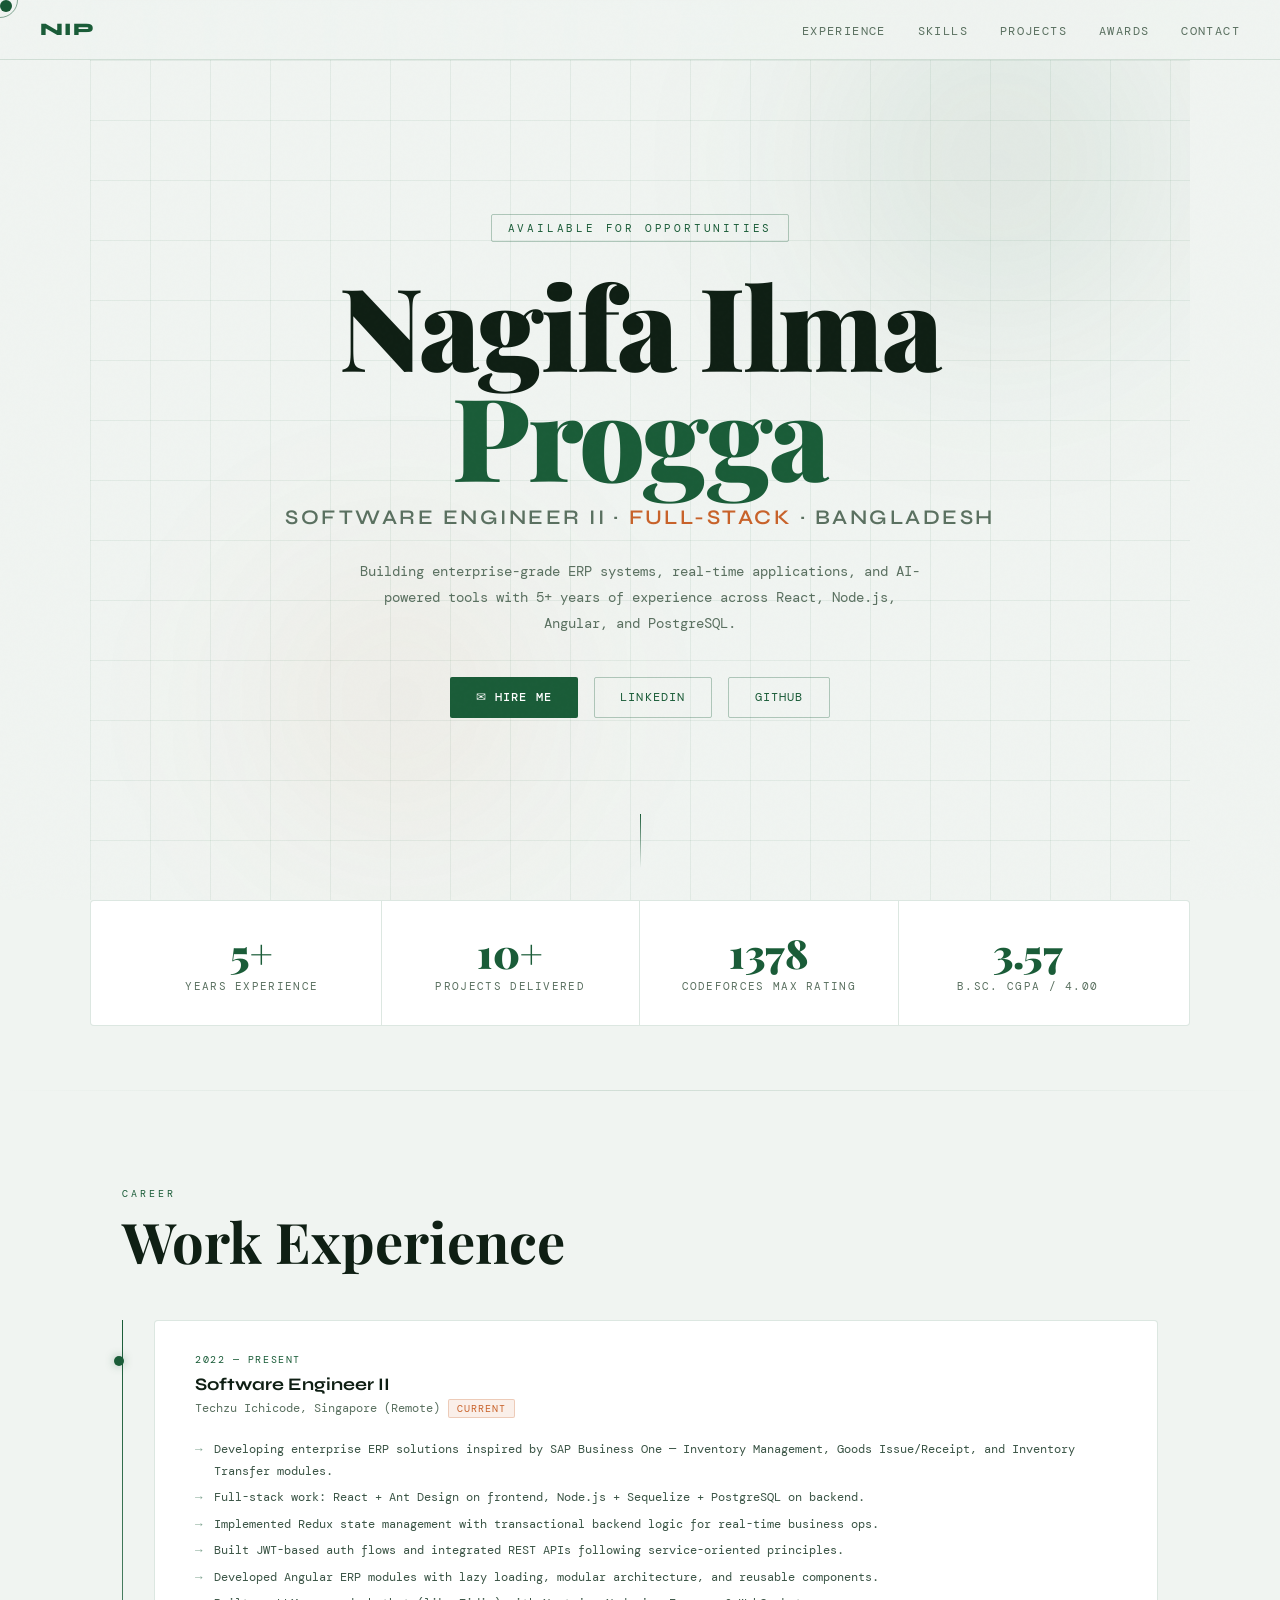
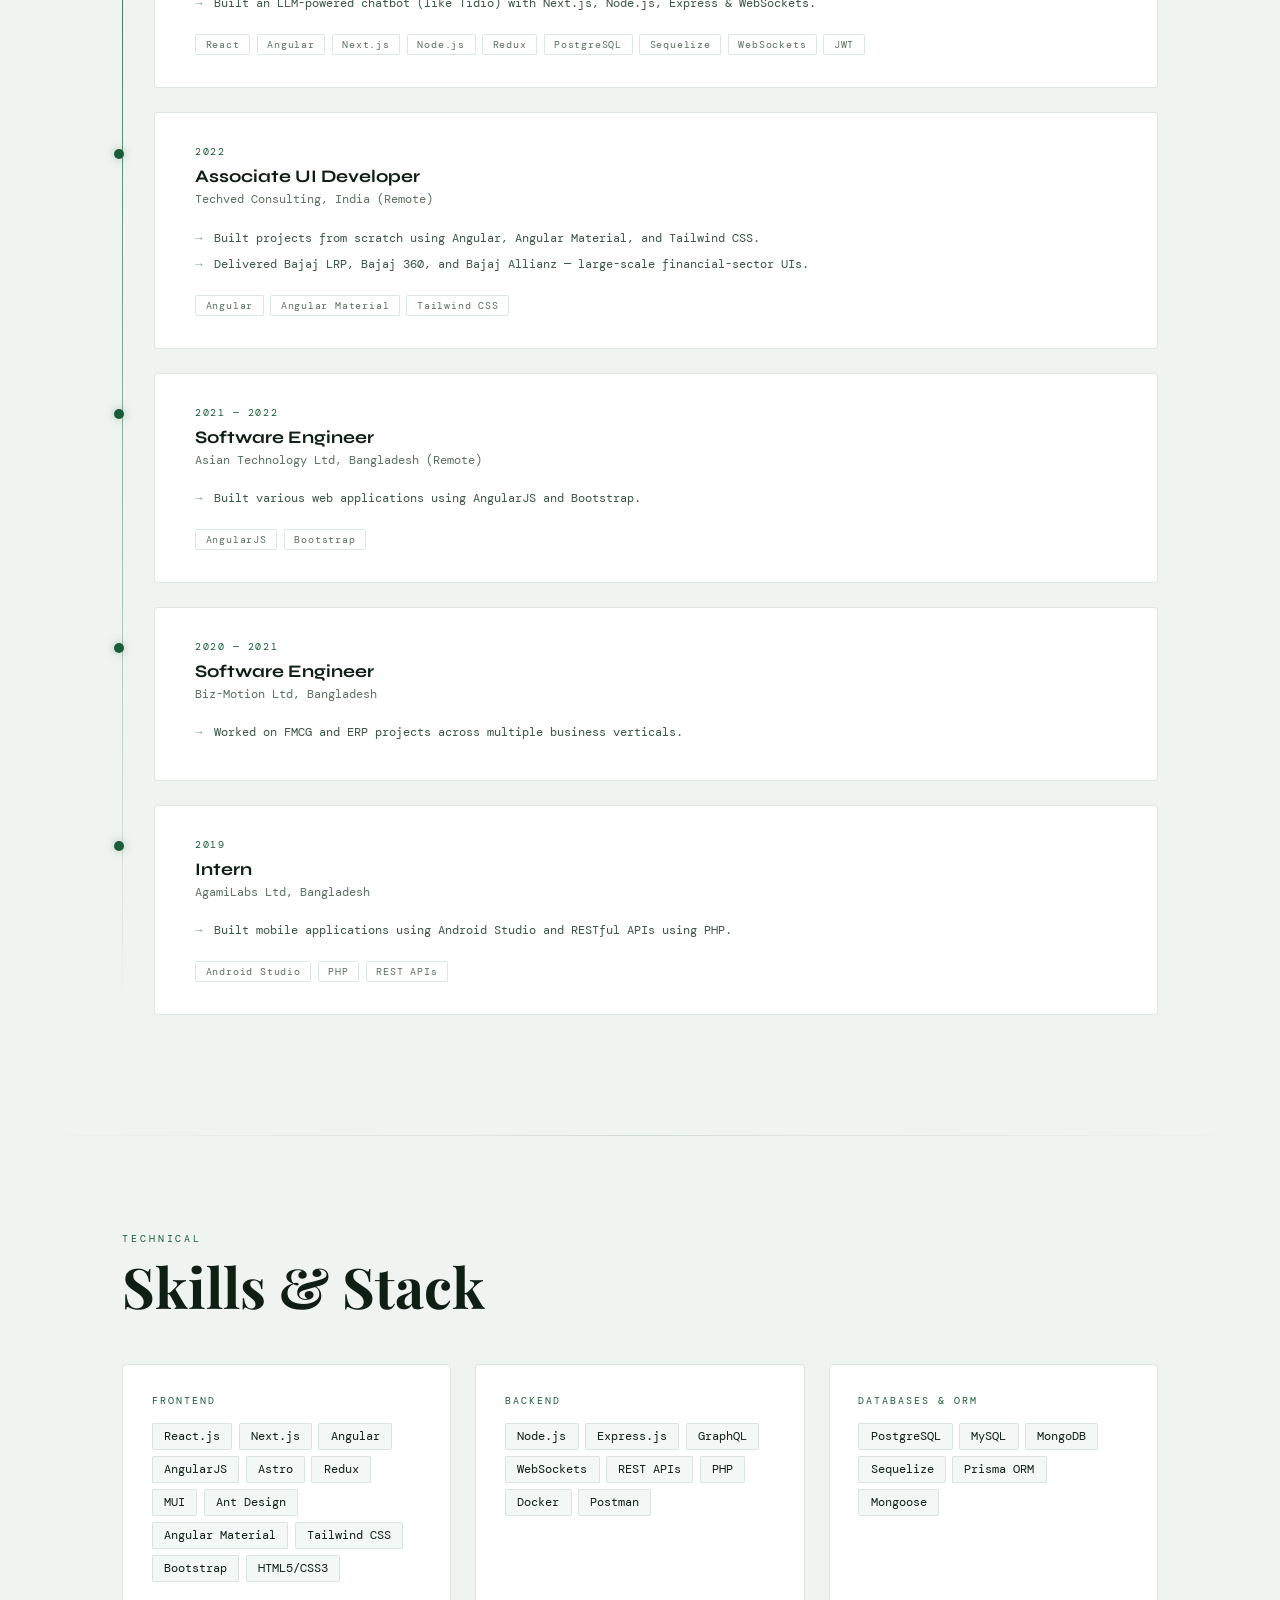
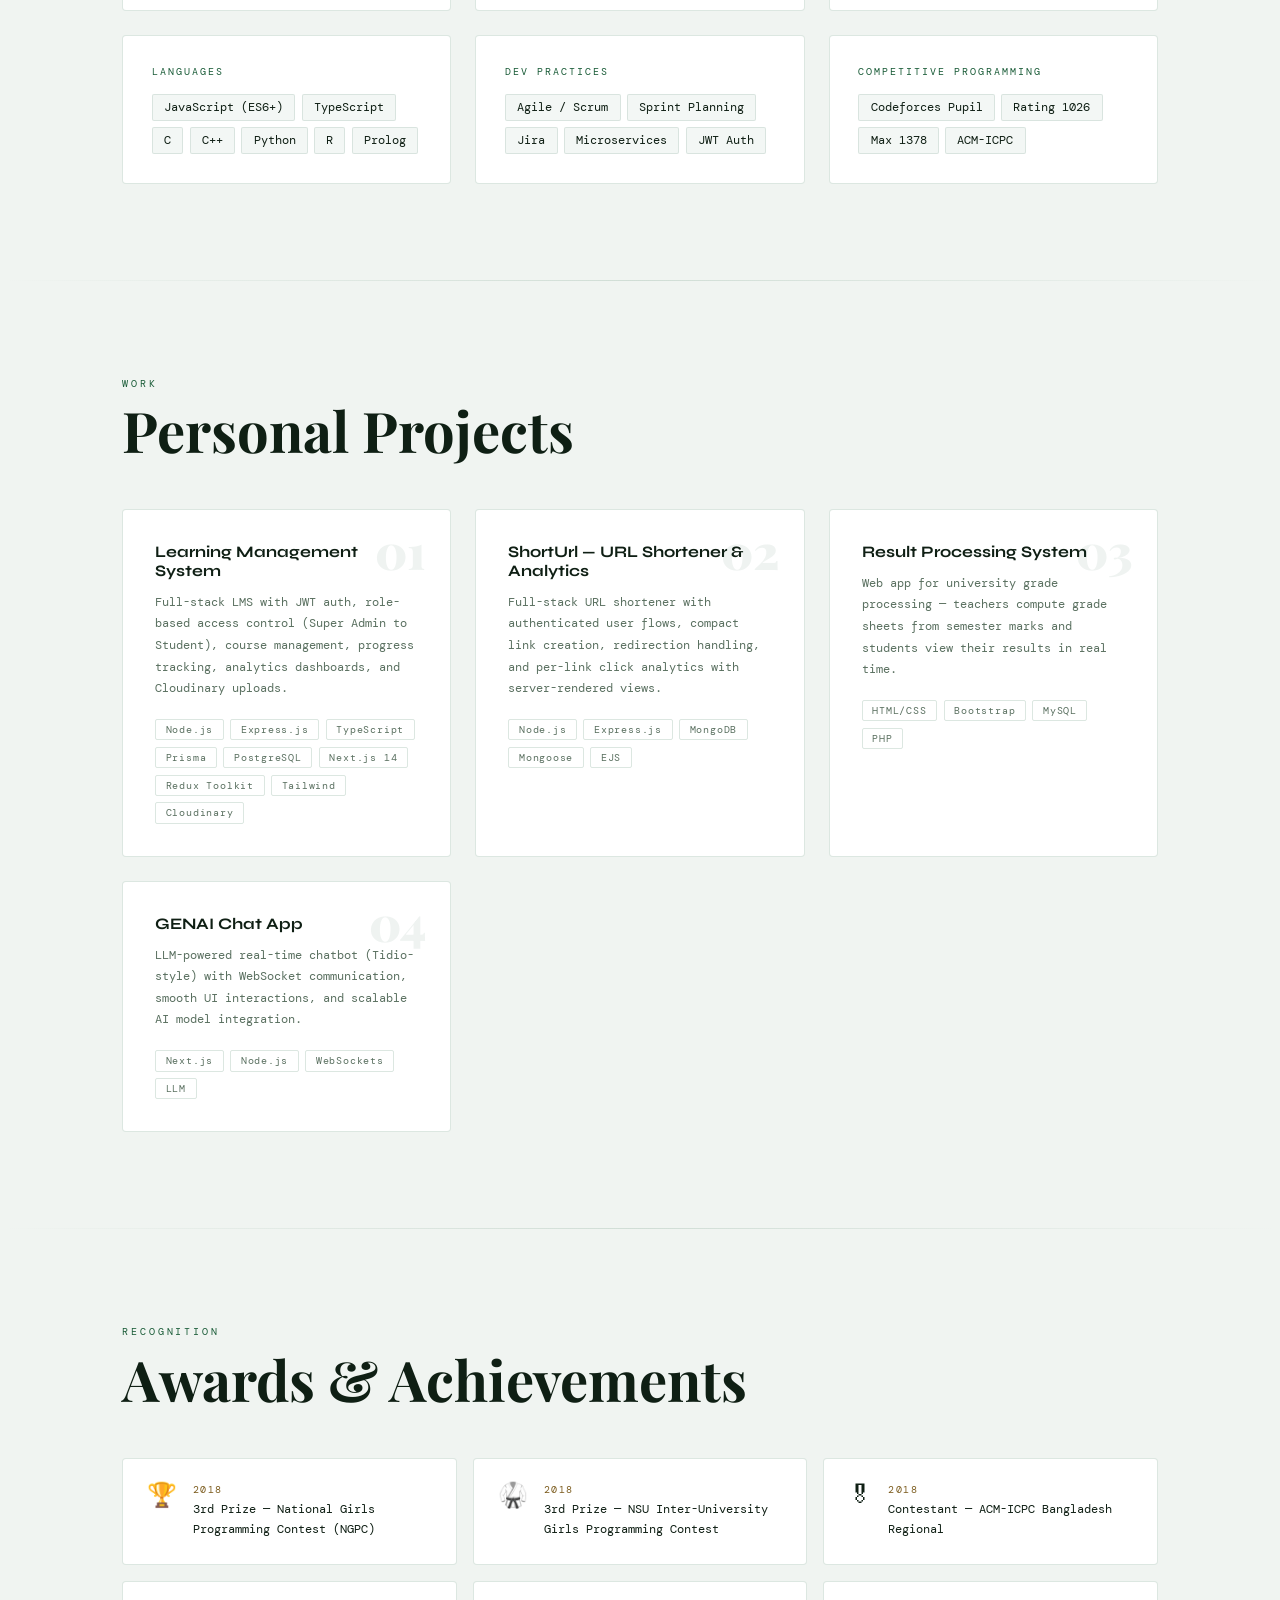
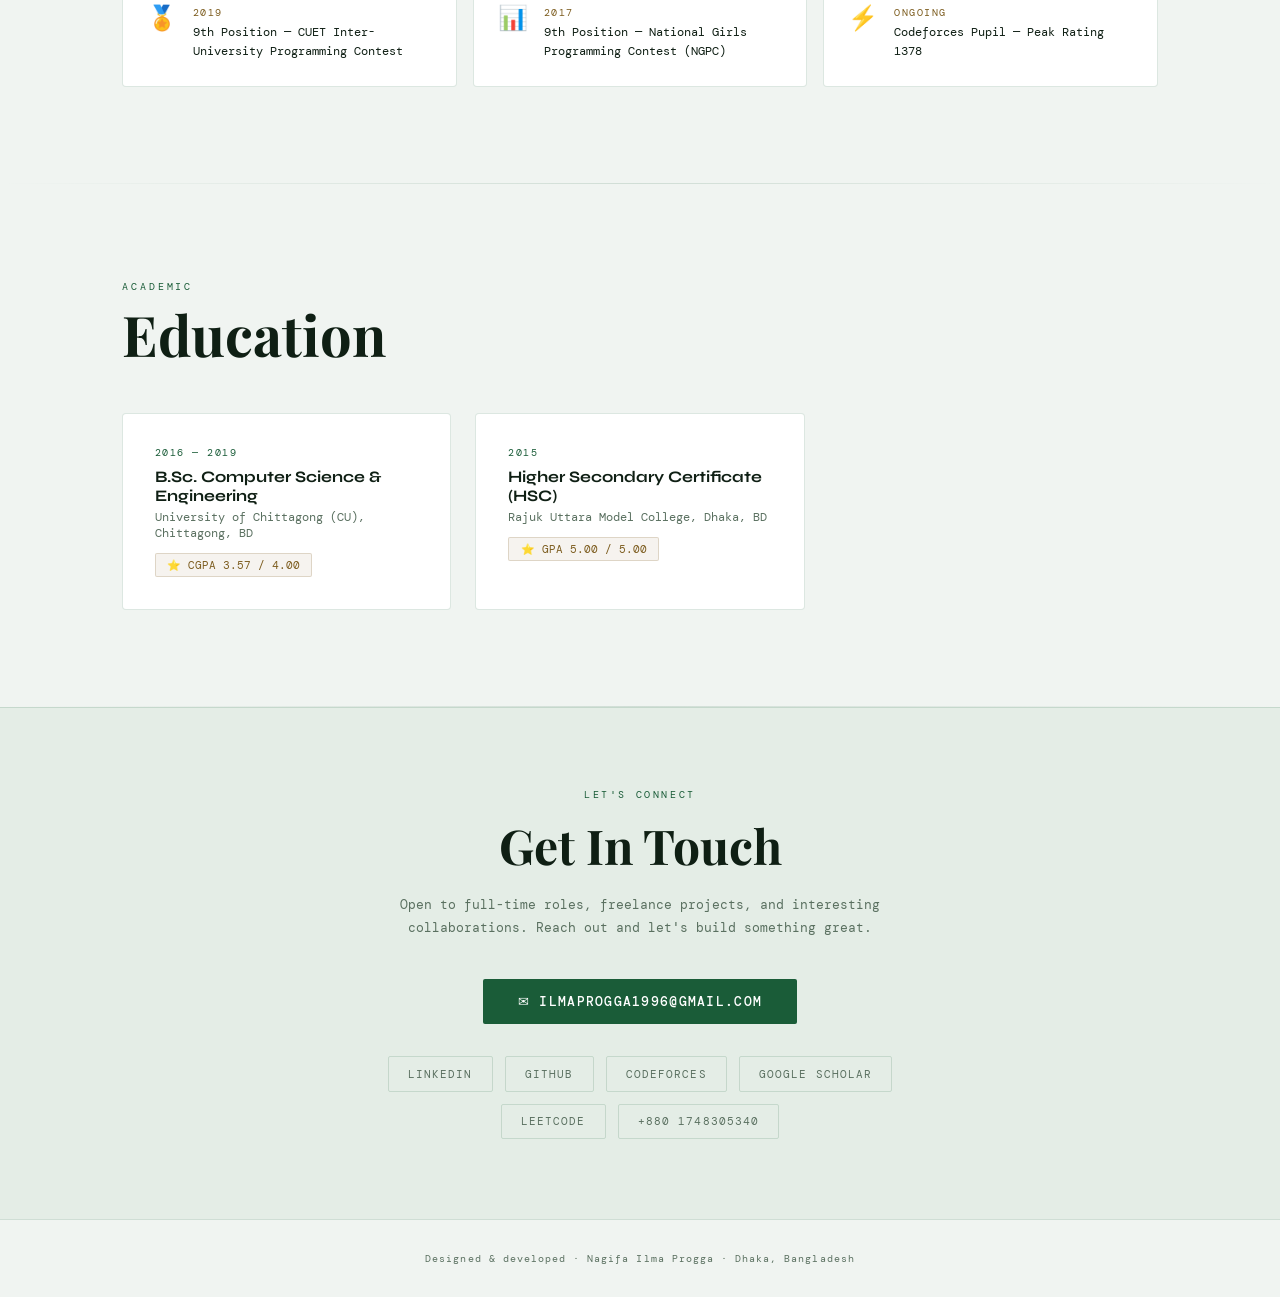
==== commit 6e8acc0b: "links fixed" ====
--- a/index.html
+++ b/index.html
@@ -37,8 +37,8 @@
     </p>
     <div class="hero-links">
       <a href="mailto:ilmaprogga1996@gmail.com" class="btn btn-primary">&#9993; Hire Me</a>
-      <a href="https://www.linkedin.com/in/nagifa-ilma-progga" target="_blank" class="btn btn-outline">LinkedIn</a>
-      <a href="https://github.com/Ppro01" target="_blank" class="btn btn-outline">GitHub</a>
+      <a href="https://www.linkedin.com/in/nagifa-ilma-905245165/" target="_blank" class="btn btn-outline">LinkedIn</a>
+      <a href="https://github.com/ProggaIlma" target="_blank" class="btn btn-outline">GitHub</a>
     </div>
   </div>
   <div class="scroll-hint">
@@ -316,11 +316,11 @@
     <p class="contact-sub">Open to full-time roles, freelance projects, and interesting collaborations. Reach out and let's build something great.</p>
     <a href="mailto:ilmaprogga1996@gmail.com" class="btn btn-primary" style="font-size:0.8rem;padding:0.9rem 2.2rem;">&#9993; ilmaprogga1996@gmail.com</a>
     <div class="social-links">
-      <a href="https://www.linkedin.com/in/nagifa-ilma-progga" target="_blank" class="social-link">LinkedIn</a>
-      <a href="https://github.com/Ppro01" target="_blank" class="social-link">GitHub</a>
+      <a href="https://www.linkedin.com/in/nagifa-ilma-905245165/" target="_blank" class="social-link">LinkedIn</a>
+      <a href="https://github.com/ProggaIlma" target="_blank" class="social-link">GitHub</a>
       <a href="https://codeforces.com/profile/Ppro01" target="_blank" class="social-link">Codeforces</a>
-      <a href="https://scholar.google.com" target="_blank" class="social-link">Google Scholar</a>
-      <a href="https://leetcode.com" target="_blank" class="social-link">LeetCode</a>
+      <a href="https://scholar.google.com/citations?user=9Vmu8UwAAAAJ&hl=en&oi=ao" target="_blank" class="social-link">Google Scholar</a>
+      <a href="https://leetcode.com/u/nagifa/" target="_blank" class="social-link">LeetCode</a>
       <a href="tel:+8801748305340" class="social-link">+880 1748305340</a>
     </div>
   </div>
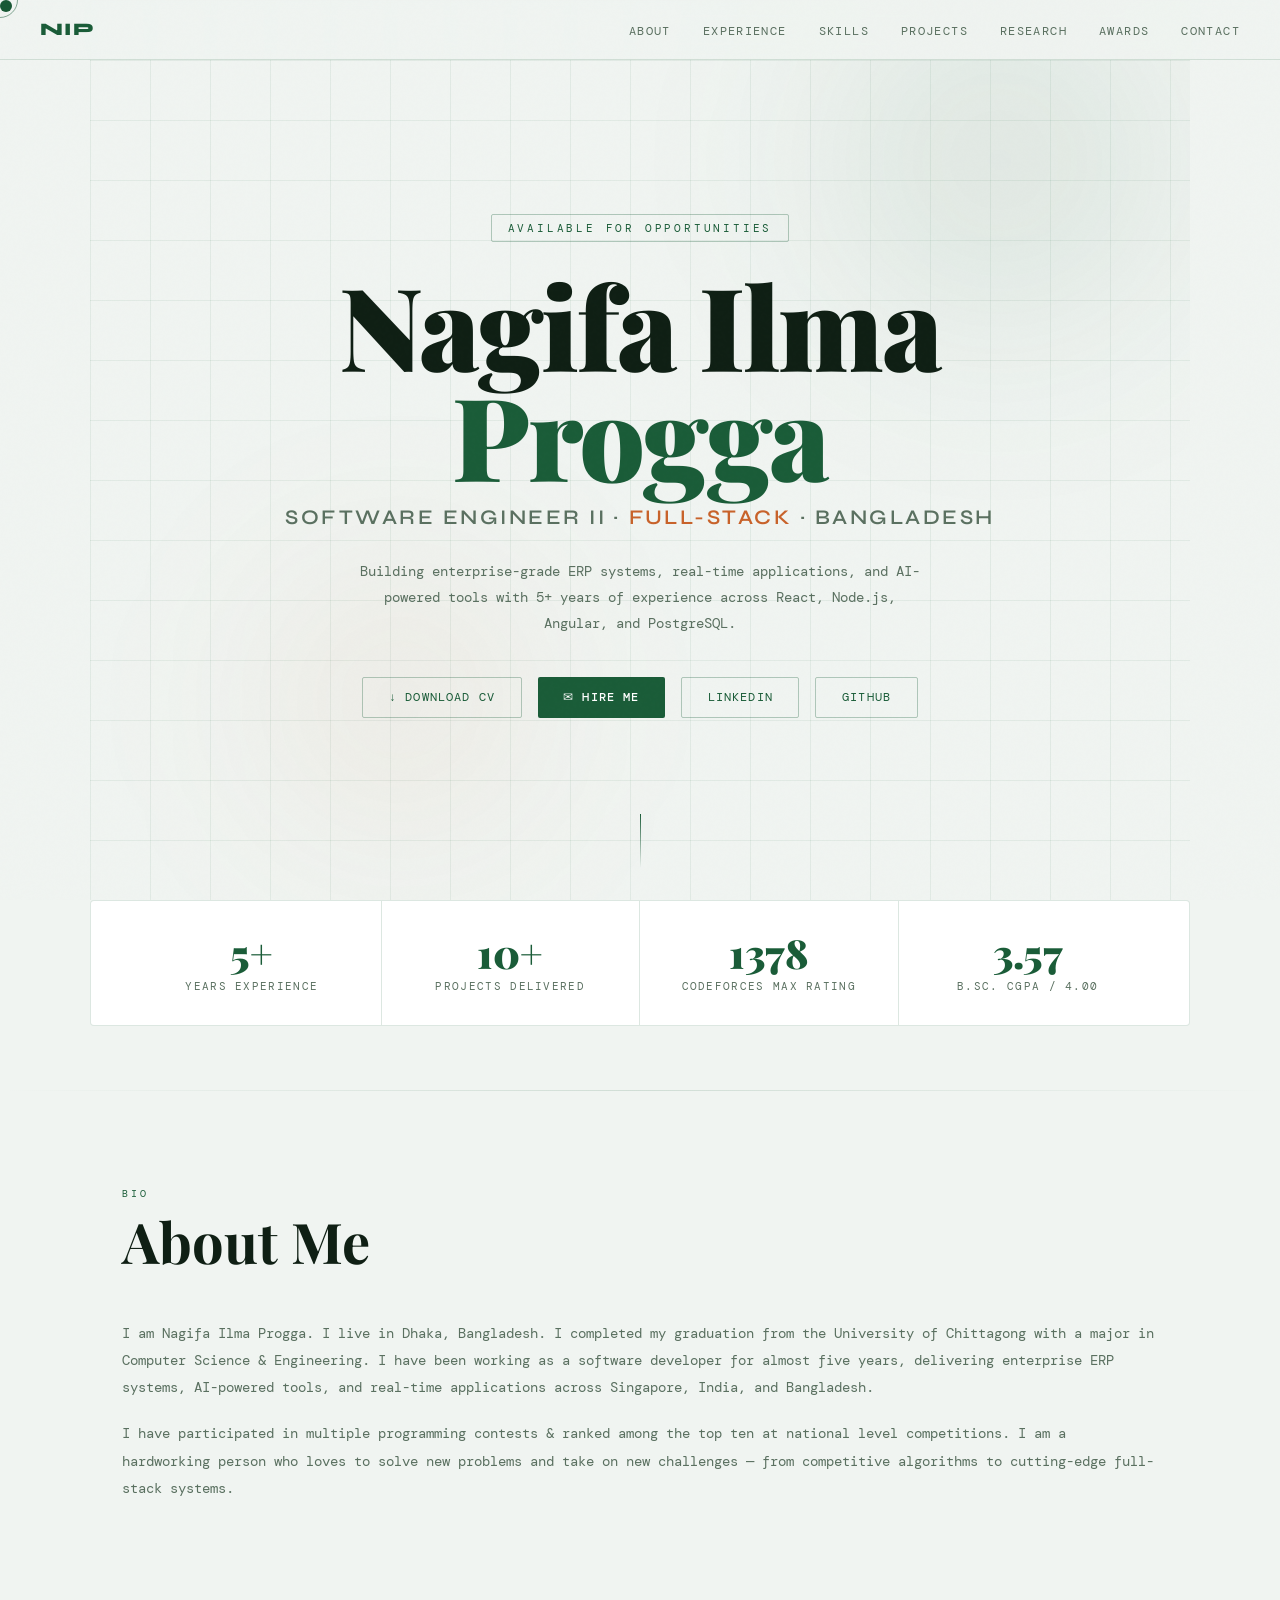
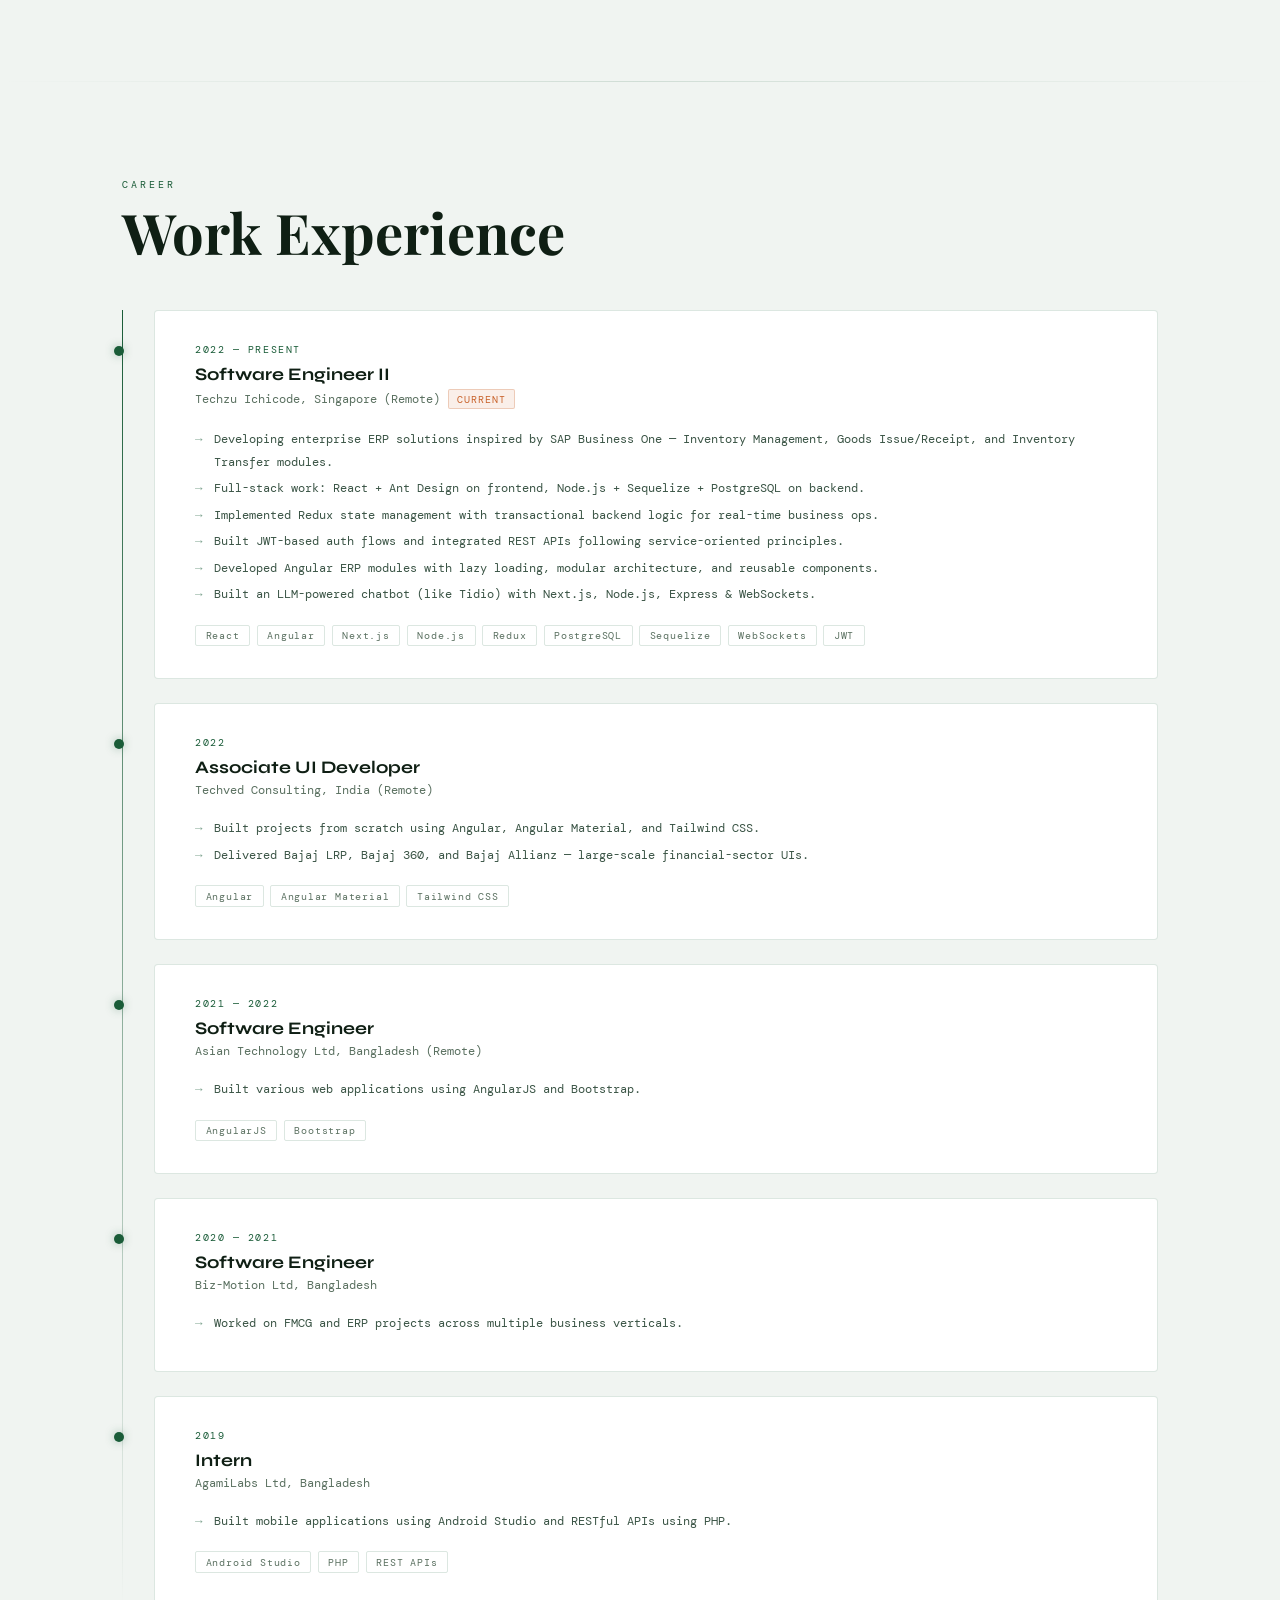
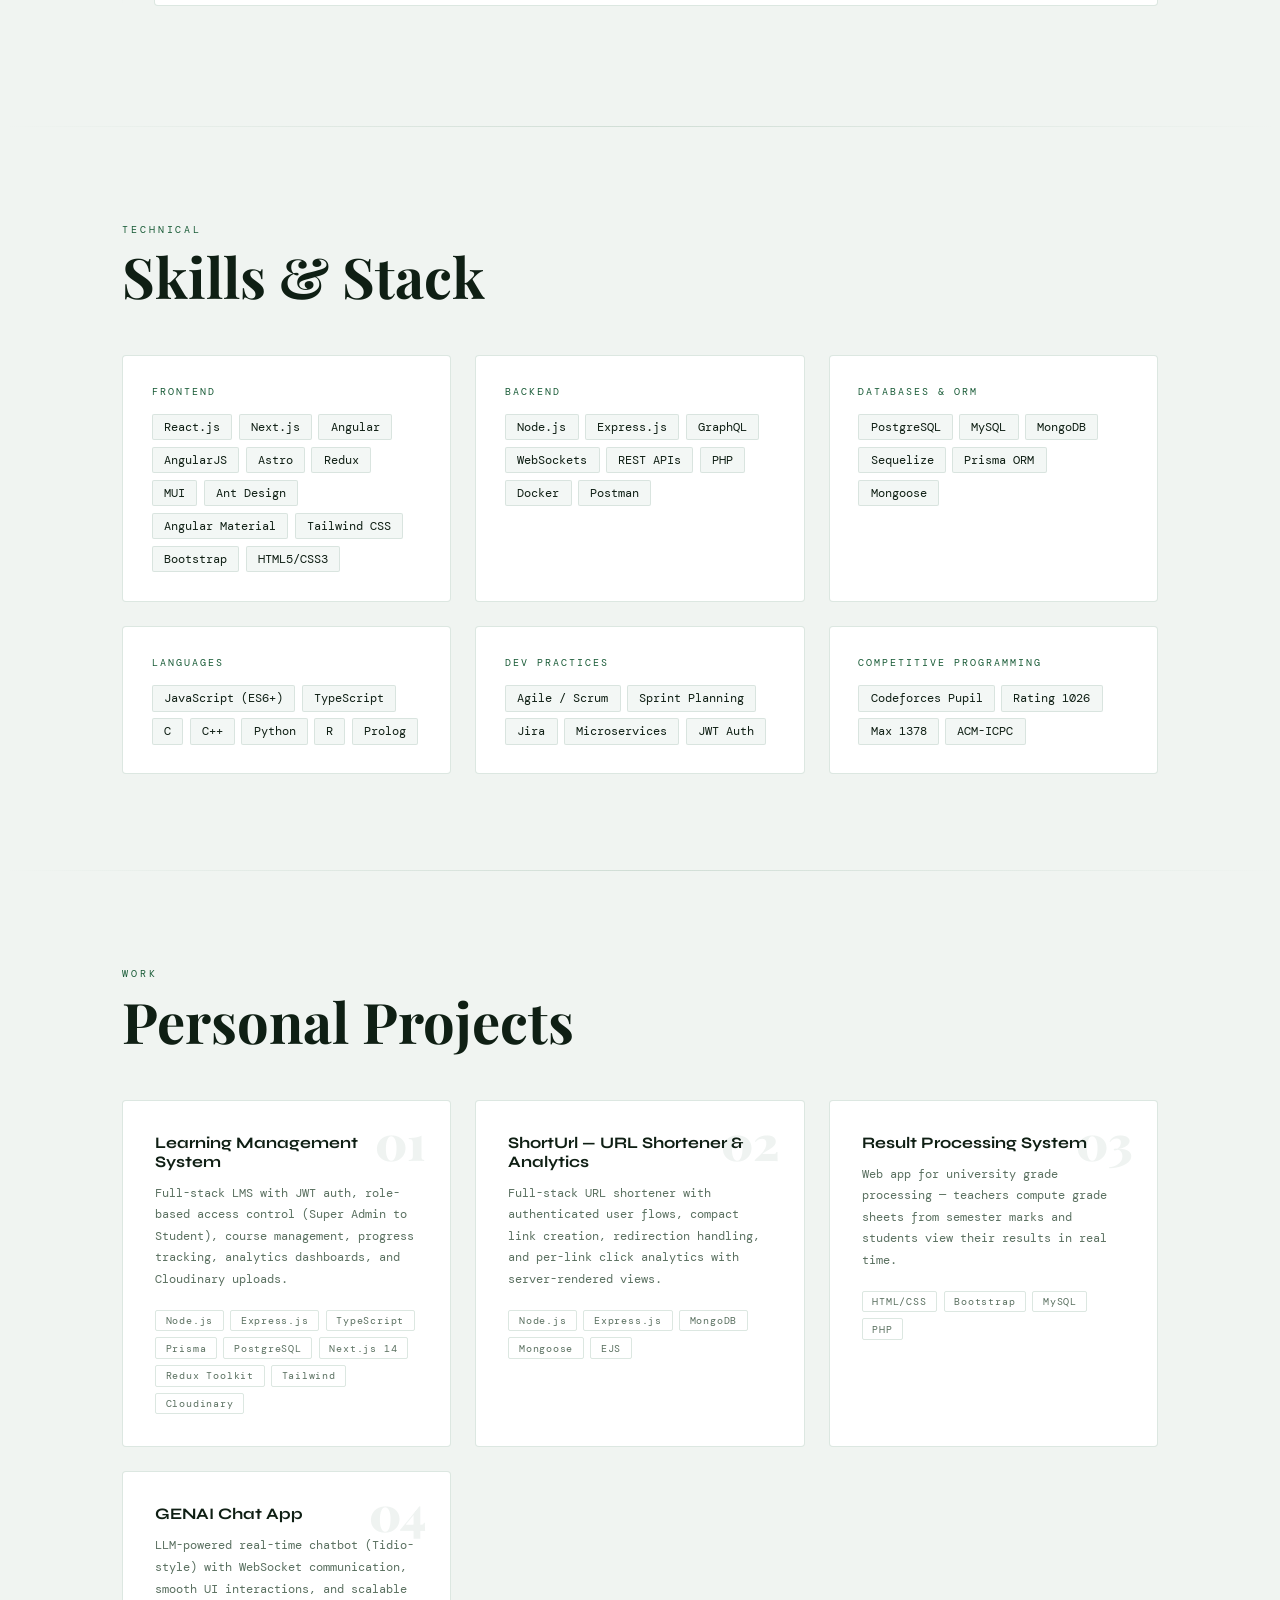
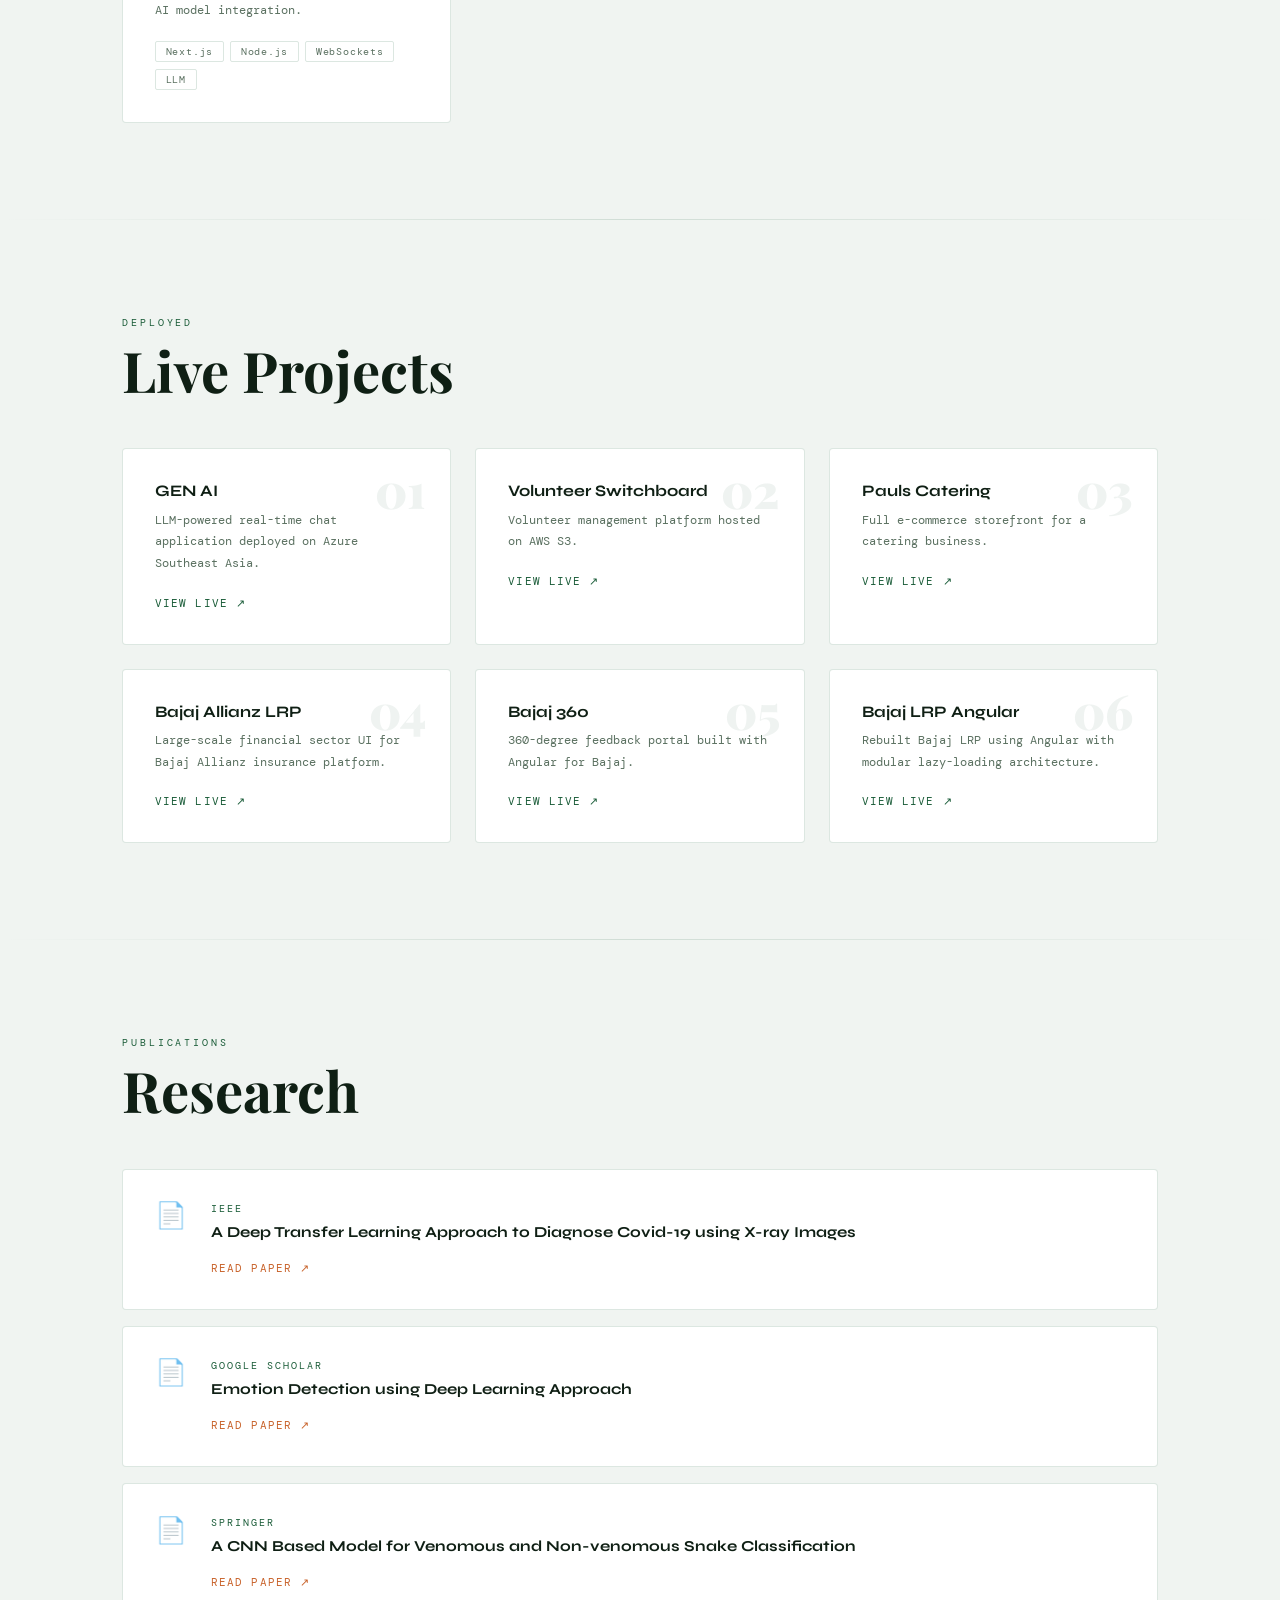
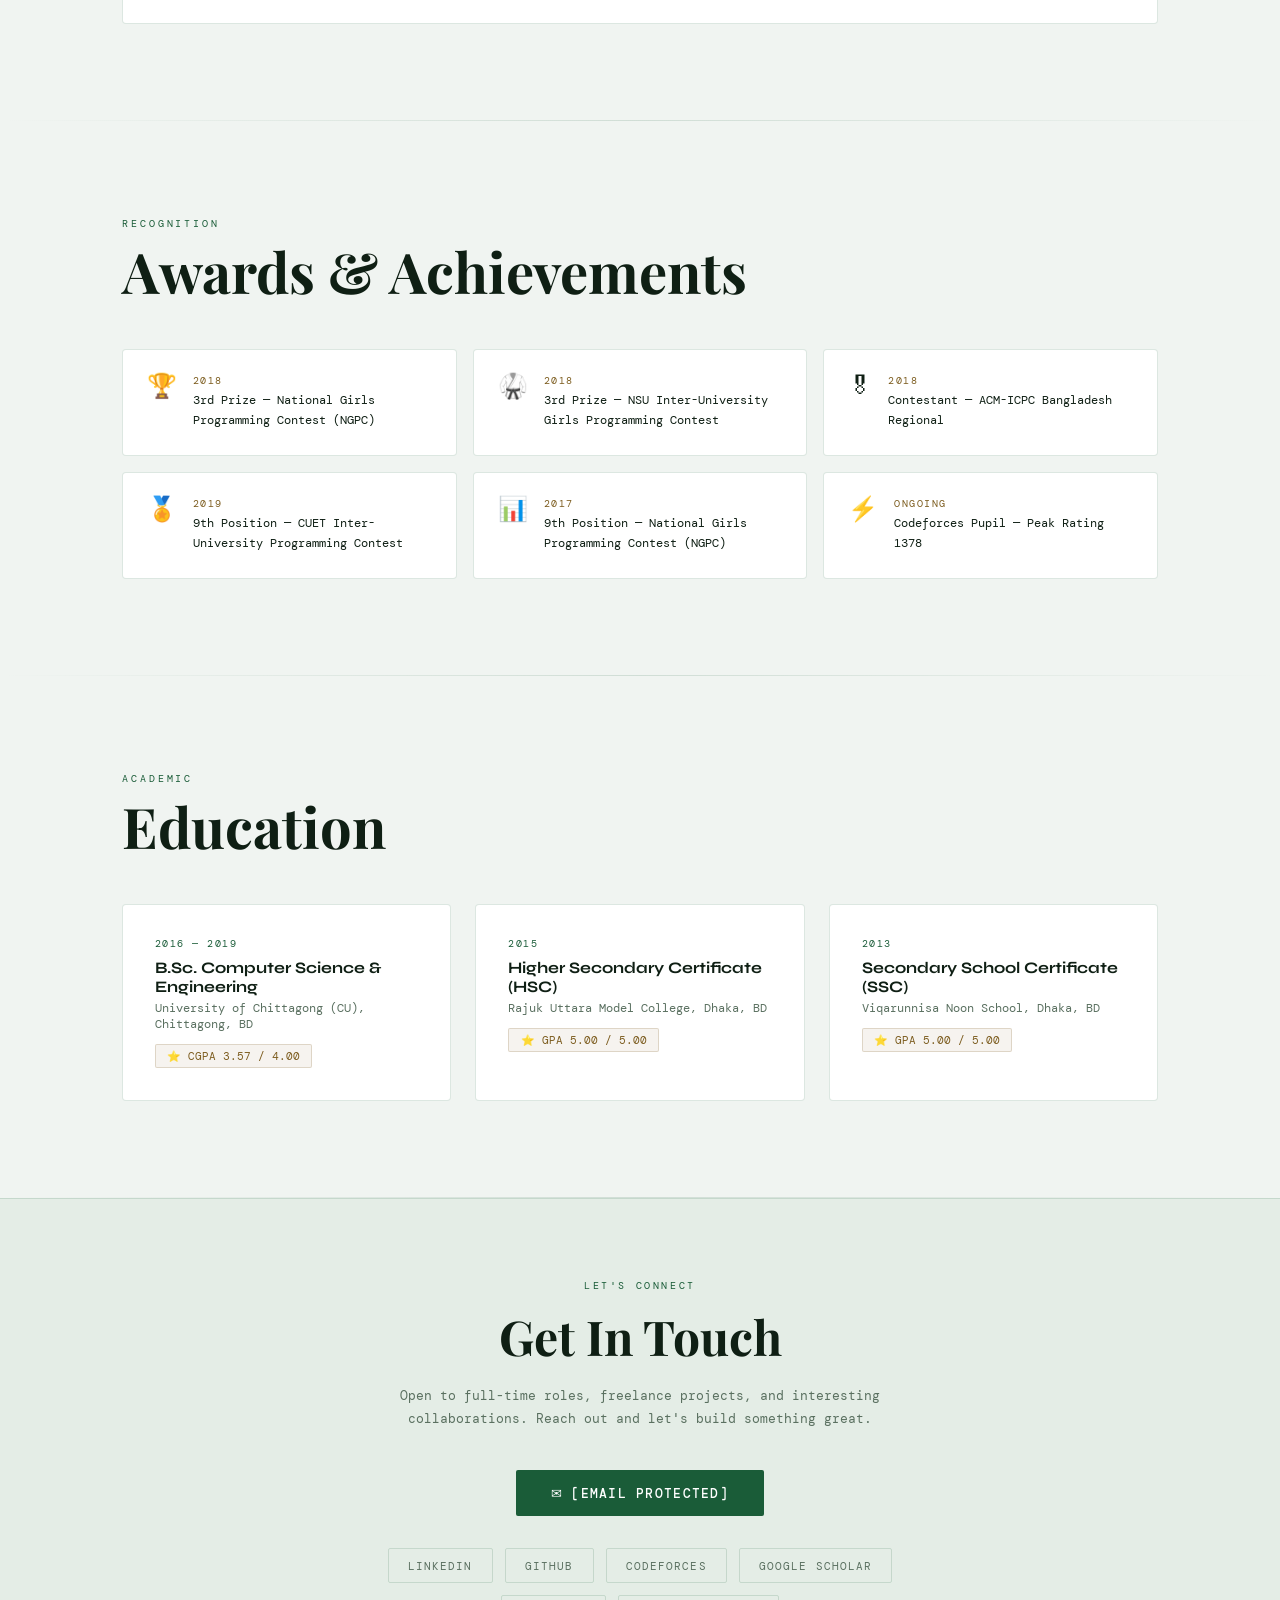
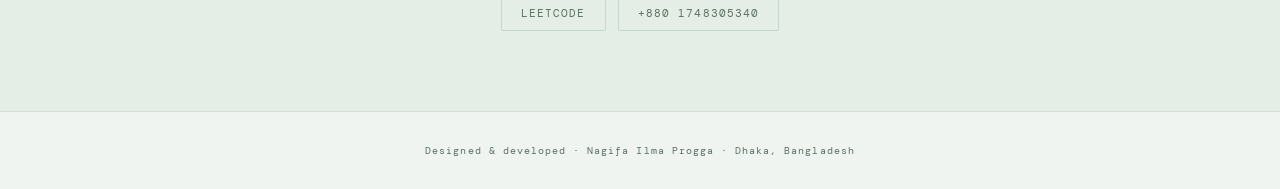
==== commit 272bbb29: "portfolio updated" ====
--- a/index.html
+++ b/index.html
@@ -15,9 +15,11 @@
 <nav>
   <div class="nav-logo">NIP</div>
   <ul class="nav-links">
+    <li><a href="#about">About</a></li>
     <li><a href="#experience">Experience</a></li>
     <li><a href="#skills">Skills</a></li>
     <li><a href="#projects">Projects</a></li>
+    <li><a href="#research">Research</a></li>
     <li><a href="#awards">Awards</a></li>
     <li><a href="#contact">Contact</a></li>
   </ul>
@@ -36,7 +38,8 @@
       with 5+ years of experience across React, Node.js, Angular, and PostgreSQL.
     </p>
     <div class="hero-links">
-      <a href="mailto:ilmaprogga1996@gmail.com" class="btn btn-primary">&#9993; Hire Me</a>
+      <a href="assets/JOB_CV.pdf" download class="btn btn-outline">&#8595; Download CV</a>
+      <a href="/cdn-cgi/l/email-protection#d5bcb9b8b4a5a7bab2b2b4e4ecece395b2b8b4bcb9fbb6bab8" class="btn btn-primary">&#9993; Hire Me</a>
       <a href="https://www.linkedin.com/in/nagifa-ilma-905245165/" target="_blank" class="btn btn-outline">LinkedIn</a>
       <a href="https://github.com/ProggaIlma" target="_blank" class="btn btn-outline">GitHub</a>
     </div>
@@ -64,6 +67,21 @@
     <div class="stat-label">B.Sc. CGPA / 4.00</div>
   </div>
 </div>
+
+<hr class="divider" style="margin: 4rem 0 0;">
+
+<section id="about">
+  <span class="section-eyebrow">Bio</span>
+  <h2 class="section-title">About Me</h2>
+  <div class="about-inner">
+    <p class="about-text">
+      I am Nagifa Ilma Progga. I live in Dhaka, Bangladesh. I completed my graduation from the University of Chittagong with a major in Computer Science &amp; Engineering. I have been working as a software developer for almost five years, delivering enterprise ERP systems, AI-powered tools, and real-time applications across Singapore, India, and Bangladesh.
+    </p>
+    <p class="about-text">
+      I have participated in multiple programming contests &amp; ranked among the top ten at national level competitions. I am a hardworking person who loves to solve new problems and take on new challenges — from competitive algorithms to cutting-edge full-stack systems.
+    </p>
+  </div>
+</section>
 
 <hr class="divider" style="margin: 4rem 0 0;">
 
@@ -249,6 +267,84 @@
 
 <hr class="divider">
 
+<section id="live-work">
+  <span class="section-eyebrow">Deployed</span>
+  <h2 class="section-title">Live Projects</h2>
+  <div class="live-grid">
+    <a href="https://genai-app-bsathta2gqe2eqdm.southeastasia-01.azurewebsites.net/" target="_blank" class="live-card">
+      <div class="live-num">01</div>
+      <div class="live-title">GEN AI</div>
+      <p class="live-desc">LLM-powered real-time chat application deployed on Azure Southeast Asia.</p>
+      <span class="live-link">View Live ↗</span>
+    </a>
+    <a href="http://vsb-volunteer.s3-website-ap-southeast-1.amazonaws.com/" target="_blank" class="live-card">
+      <div class="live-num">02</div>
+      <div class="live-title">Volunteer Switchboard</div>
+      <p class="live-desc">Volunteer management platform hosted on AWS S3.</p>
+      <span class="live-link">View Live ↗</span>
+    </a>
+    <a href="https://shop.paulsgcatering.com/" target="_blank" class="live-card">
+      <div class="live-num">03</div>
+      <div class="live-title">Pauls Catering</div>
+      <p class="live-desc">Full e-commerce storefront for a catering business.</p>
+      <span class="live-link">View Live ↗</span>
+    </a>
+    <a href="https://techveduat.com/bajaj-allianz-lrp/experts-list.html" target="_blank" class="live-card">
+      <div class="live-num">04</div>
+      <div class="live-title">Bajaj Allianz LRP</div>
+      <p class="live-desc">Large-scale financial sector UI for Bajaj Allianz insurance platform.</p>
+      <span class="live-link">View Live ↗</span>
+    </a>
+    <a href="https://techveduat.com/bajaj-360/#/feedback" target="_blank" class="live-card">
+      <div class="live-num">05</div>
+      <div class="live-title">Bajaj 360</div>
+      <p class="live-desc">360-degree feedback portal built with Angular for Bajaj.</p>
+      <span class="live-link">View Live ↗</span>
+    </a>
+    <a href="https://techveduat.com/bajaj-lrp-angular/" target="_blank" class="live-card">
+      <div class="live-num">06</div>
+      <div class="live-title">Bajaj LRP Angular</div>
+      <p class="live-desc">Rebuilt Bajaj LRP using Angular with modular lazy-loading architecture.</p>
+      <span class="live-link">View Live ↗</span>
+    </a>
+  </div>
+</section>
+
+<hr class="divider">
+
+<section id="research">
+  <span class="section-eyebrow">Publications</span>
+  <h2 class="section-title">Research</h2>
+  <div class="research-list">
+    <a href="https://ieeexplore.ieee.org/abstract/document/9398037" target="_blank" class="research-card">
+      <div class="research-icon">&#128196;</div>
+      <div class="research-body">
+        <div class="research-venue">IEEE</div>
+        <div class="research-title">A Deep Transfer Learning Approach to Diagnose Covid-19 using X-ray Images</div>
+        <span class="research-link">Read Paper ↗</span>
+      </div>
+    </a>
+    <a href="https://scholar.google.com/citations?view_op=view_citation&hl=en&user=9Vmu8UwAAAAJ&citation_for_view=9Vmu8UwAAAAJ:9yKSN-GCB0IC" target="_blank" class="research-card">
+      <div class="research-icon">&#128196;</div>
+      <div class="research-body">
+        <div class="research-venue">Google Scholar</div>
+        <div class="research-title">Emotion Detection using Deep Learning Approach</div>
+        <span class="research-link">Read Paper ↗</span>
+      </div>
+    </a>
+    <a href="https://link.springer.com/chapter/10.1007/978-3-030-82269-9_17" target="_blank" class="research-card">
+      <div class="research-icon">&#128196;</div>
+      <div class="research-body">
+        <div class="research-venue">Springer</div>
+        <div class="research-title">A CNN Based Model for Venomous and Non-venomous Snake Classification</div>
+        <span class="research-link">Read Paper ↗</span>
+      </div>
+    </a>
+  </div>
+</section>
+
+<hr class="divider">
+
 <section id="awards">
   <span class="section-eyebrow">Recognition</span>
   <h2 class="section-title">Awards &amp; Achievements</h2>
@@ -314,7 +410,7 @@
     <span class="contact-eyebrow">Let's connect</span>
     <h2 class="contact-title">Get In Touch</h2>
     <p class="contact-sub">Open to full-time roles, freelance projects, and interesting collaborations. Reach out and let's build something great.</p>
-    <a href="mailto:ilmaprogga1996@gmail.com" class="btn btn-primary" style="font-size:0.8rem;padding:0.9rem 2.2rem;">&#9993; ilmaprogga1996@gmail.com</a>
+    <a href="/cdn-cgi/l/email-protection#5930353438292b363e3e386860606f193e34383035773a3634" class="btn btn-primary" style="font-size:0.8rem;padding:0.9rem 2.2rem;">&#9993; <span class="__cf_email__" data-cfemail="fe9792939f8e8c9199999fcfc7c7c8be99939f9792d09d9193">[email&#160;protected]</span></a>
     <div class="social-links">
       <a href="https://www.linkedin.com/in/nagifa-ilma-905245165/" target="_blank" class="social-link">LinkedIn</a>
       <a href="https://github.com/ProggaIlma" target="_blank" class="social-link">GitHub</a>
@@ -330,7 +426,7 @@
   <p>Designed &amp; developed &middot; Nagifa Ilma Progga &middot; Dhaka, Bangladesh</p>
 </footer>
 
-<script>
+<script data-cfasync="false" src="/cdn-cgi/scripts/5c5dd728/cloudflare-static/email-decode.min.js"></script><script>
   const cursor = document.getElementById('cursor');
   const ring = document.getElementById('cursorRing');
   let mx = 0, my = 0, rx = 0, ry = 0;
@@ -362,14 +458,26 @@
     [...grid.children].forEach((child, i) => { child.style.transitionDelay = `${i * 0.07}s`; });
   });
 
+  // Also observe new cards from added sections
+  document.querySelectorAll('.live-card, .research-card, .edu-card').forEach(el => observer.observe(el));
+
+  document.querySelectorAll('.live-grid, .research-list').forEach(grid => {
+    [...grid.children].forEach((child, i) => { child.style.transitionDelay = `${i * 0.07}s`; });
+  });
+
+  // Active nav link on scroll
   const sections = document.querySelectorAll('section[id]');
   window.addEventListener('scroll', () => {
     let current = '';
-    sections.forEach(s => { if (window.scrollY >= s.offsetTop - 200) current = s.id; });
+    sections.forEach(section => {
+      const sectionTop = section.offsetTop - 100;
+      if (window.scrollY >= sectionTop) current = section.getAttribute('id');
+    });
     document.querySelectorAll('.nav-links a').forEach(a => {
-      a.style.color = a.getAttribute('href') === '#' + current ? 'var(--accent)' : '';
+      a.classList.remove('active');
+      if (a.getAttribute('href') === `#${current}`) a.classList.add('active');
     });
   });
 </script>
 </body>
-</html>
+</html>
--- a/style.css
+++ b/style.css
@@ -73,8 +73,8 @@
   height: 1px; background: var(--accent);
   transform: scaleX(0); transition: transform 0.25s;
 }
-.nav-links a:hover { color: var(--accent); }
-.nav-links a:hover::after { transform: scaleX(1); }
+.nav-links a.active { color: var(--accent); }
+.nav-links a.active::after { transform: scaleX(1); }
 
 /* HERO */
 #hero {
@@ -367,6 +367,57 @@
 }
 .social-link:hover { border-color: var(--accent); color: var(--accent); background: rgba(26,92,56,0.05); transform: translateY(-2px); }
 
+/* ABOUT */
+#about { max-width: 1100px; }
+.about-inner {  margin: 0 auto; }
+.about-text {
+  font-size: 0.85rem; line-height: 2; color: var(--muted);
+  margin-bottom: 1.2rem;
+}
+
+/* LIVE PROJECTS */
+#live-work { max-width: 1100px; }
+.live-grid { display: grid; grid-template-columns: repeat(auto-fill, minmax(300px, 1fr)); gap: 1.5rem; }
+.live-card {
+  background: var(--surface); border: 1px solid var(--border);
+  border-radius: 4px; padding: 2rem;
+  position: relative; overflow: hidden;
+  text-decoration: none; color: inherit;
+  display: block;
+  transition: border-color 0.3s, transform 0.2s;
+}
+.live-card:hover { border-color: rgba(26,92,56,0.35); transform: translateY(-3px); }
+.live-card::before {
+  content: ''; position: absolute; top: 0; left: 0; right: 0; height: 2px;
+  background: linear-gradient(90deg, var(--accent), var(--accent2));
+  transform: scaleX(0); transition: transform 0.3s;
+}
+.live-card:hover::before { transform: scaleX(1); }
+.live-num {
+  font-family: 'Playfair Display', serif; font-size: 3rem; font-weight: 900;
+  color: rgba(26,92,56,0.07); line-height: 1;
+  position: absolute; top: 1rem; right: 1.5rem;
+}
+.live-title { font-family: 'Syne', sans-serif; font-size: 1rem; font-weight: 700; margin-bottom: 0.6rem; color: var(--text); }
+.live-desc { font-size: 0.75rem; line-height: 1.8; color: var(--muted); margin-bottom: 1rem; }
+.live-link { font-size: 0.68rem; letter-spacing: 0.1em; text-transform: uppercase; color: var(--accent); }
+
+/* RESEARCH */
+#research { max-width: 1100px; }
+.research-list { display: flex; flex-direction: column; gap: 1rem; }
+.research-card {
+  background: var(--surface); border: 1px solid var(--border);
+  border-radius: 4px; padding: 2rem;
+  display: flex; gap: 1.5rem; align-items: flex-start;
+  text-decoration: none; color: inherit;
+  transition: border-color 0.3s, transform 0.2s;
+}
+.research-card:hover { border-color: rgba(26,92,56,0.35); transform: translateX(4px); }
+.research-icon { font-size: 1.6rem; line-height: 1; padding-top: 0.1rem; }
+.research-venue { font-size: 0.62rem; letter-spacing: 0.2em; text-transform: uppercase; color: var(--accent); margin-bottom: 0.4rem; }
+.research-title { font-family: 'Syne', sans-serif; font-size: 0.95rem; font-weight: 700; color: var(--text); line-height: 1.5; margin-bottom: 0.75rem; }
+.research-link { font-size: 0.68rem; letter-spacing: 0.1em; text-transform: uppercase; color: var(--accent2); }
+
 /* FOOTER */
 footer {
   text-align: center; padding: 2rem;
@@ -381,4 +432,4 @@
   .stats-bar { grid-template-columns: repeat(2, 1fr); }
   section { padding: 4rem 1.2rem; }
   .hero-links { flex-direction: column; align-items: center; }
-}
+}
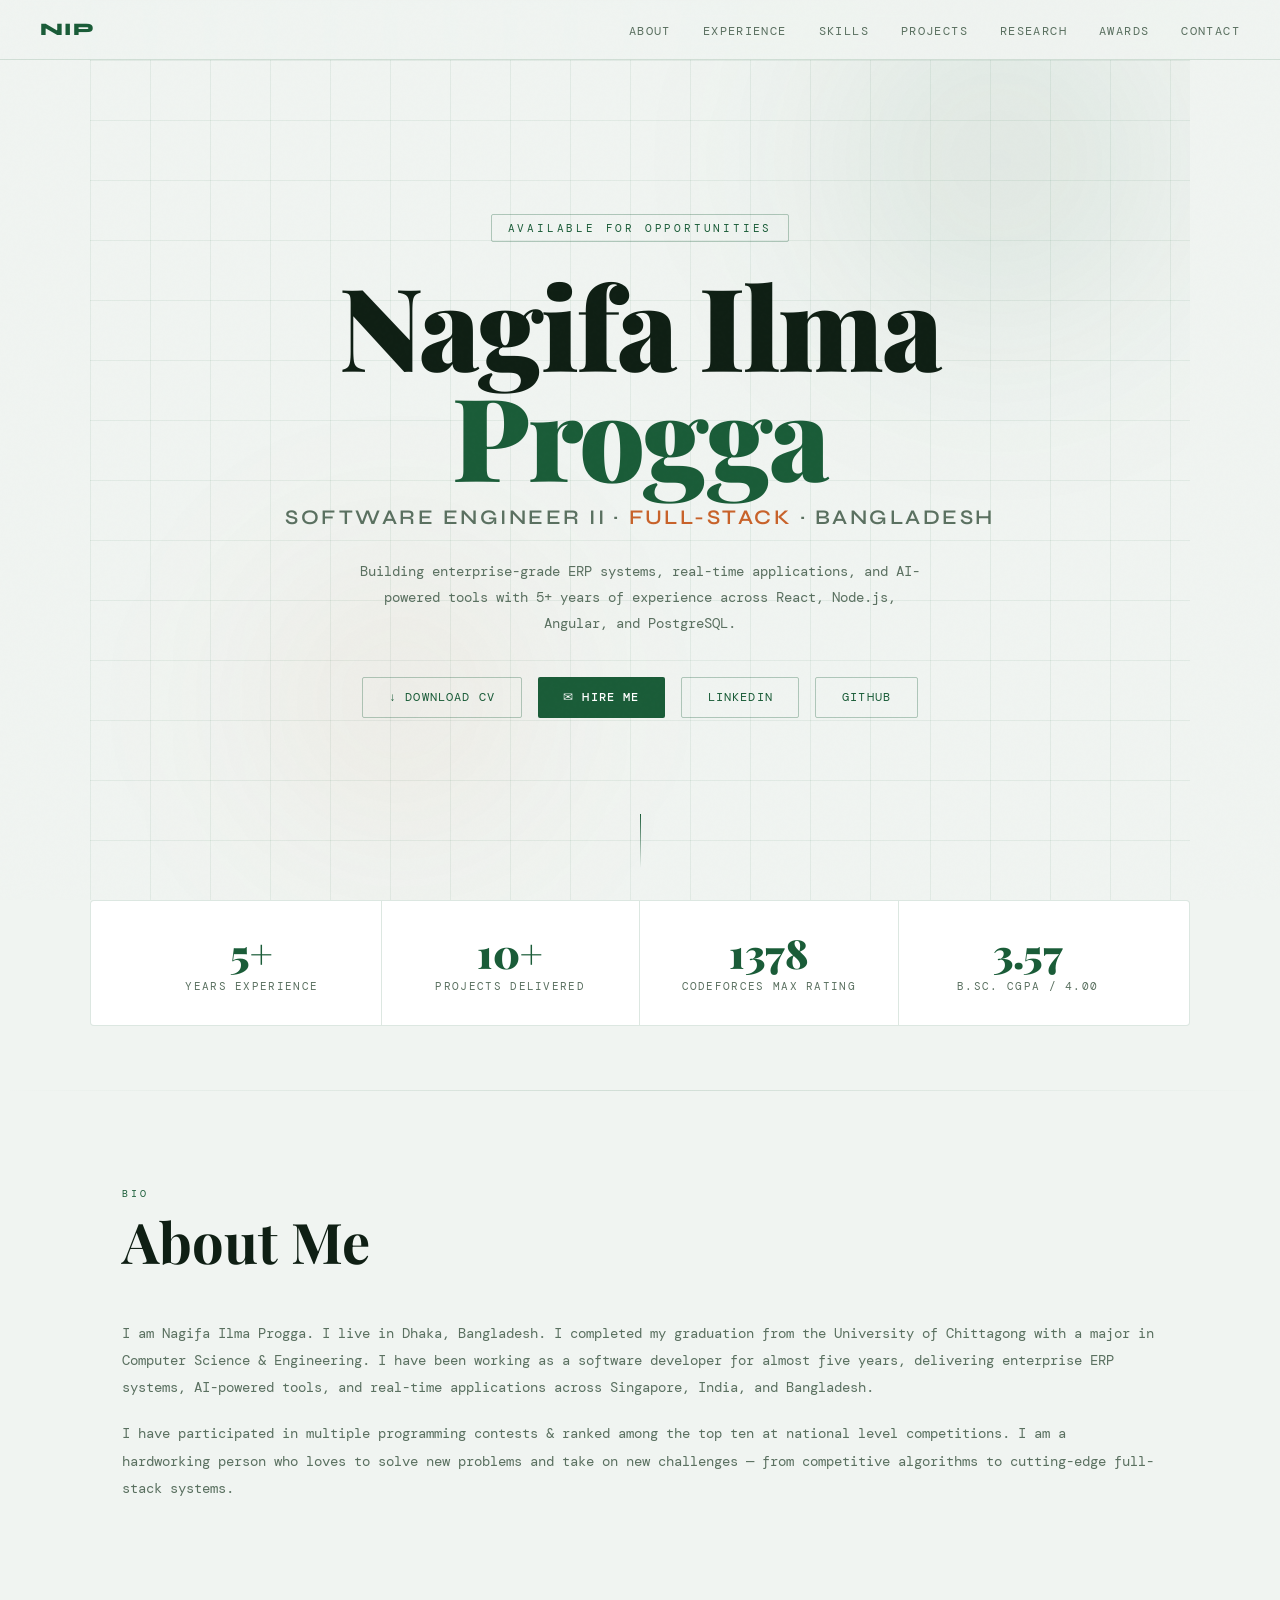
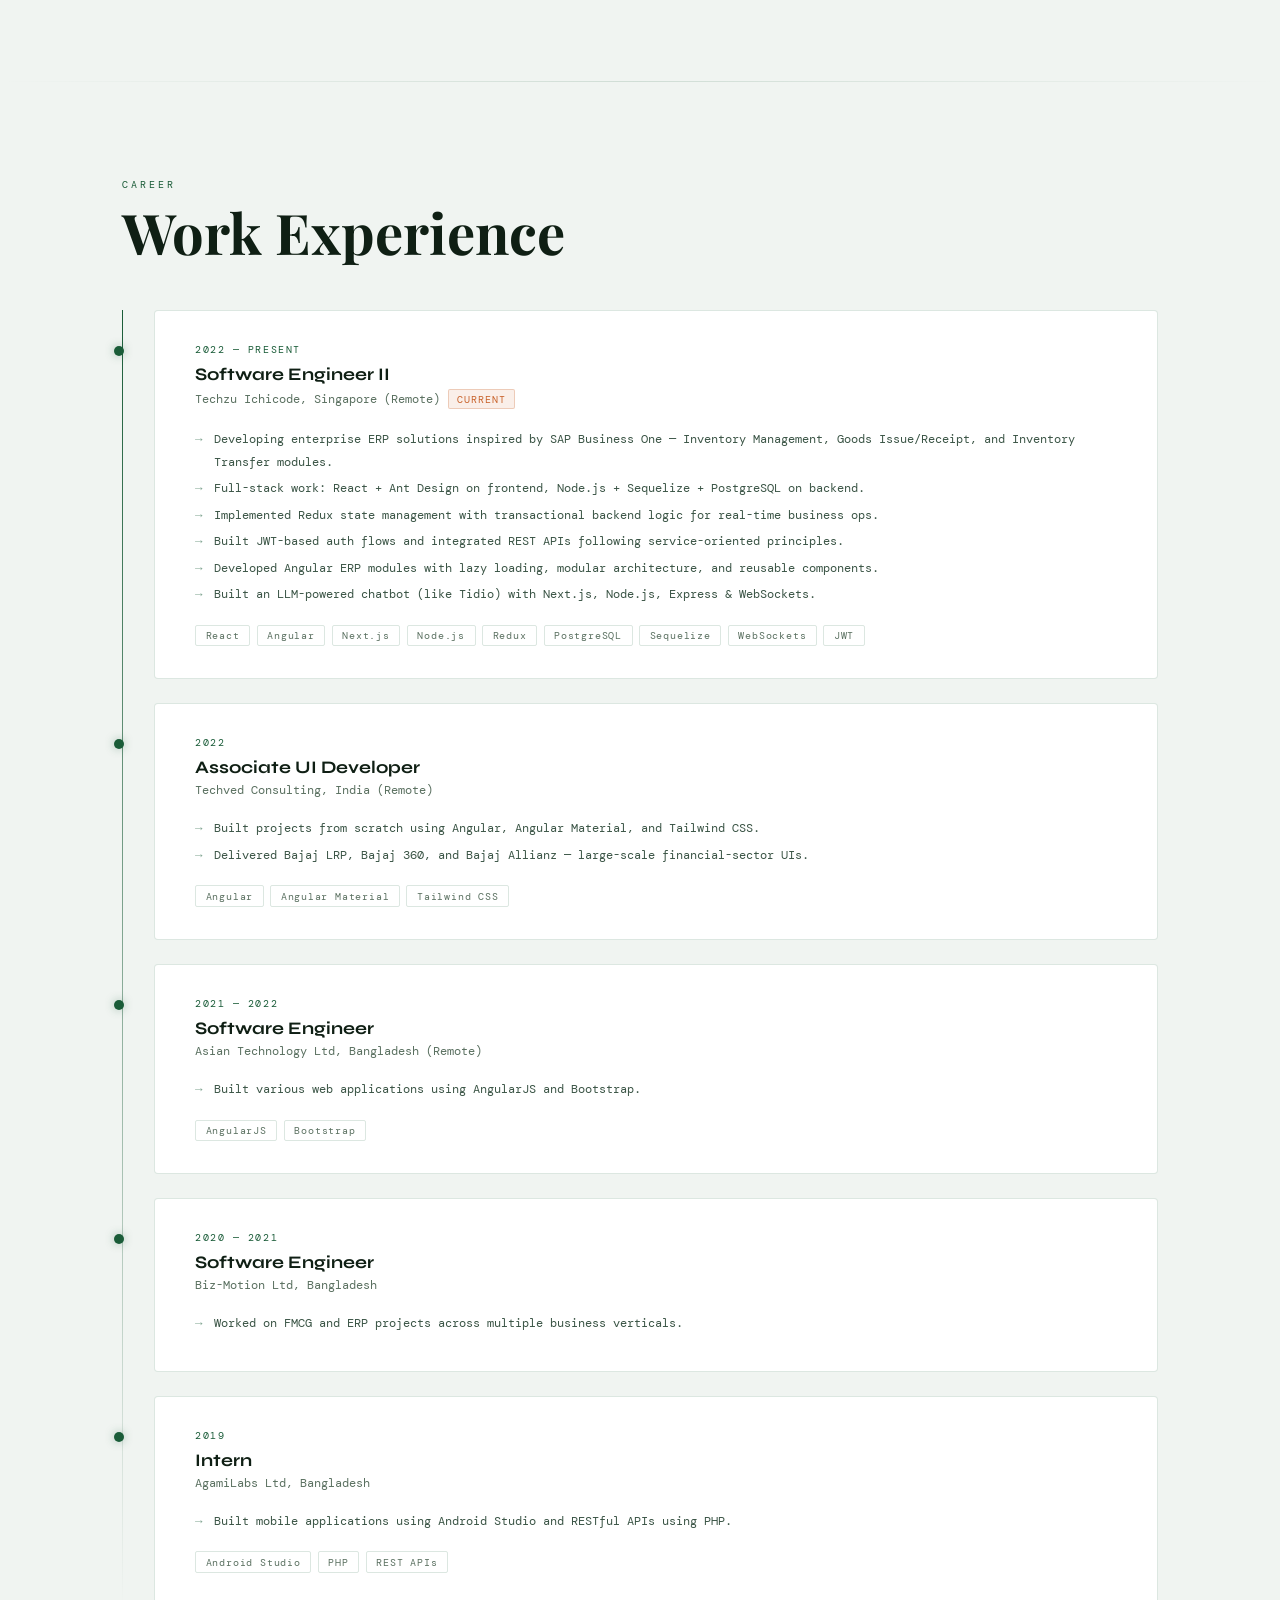
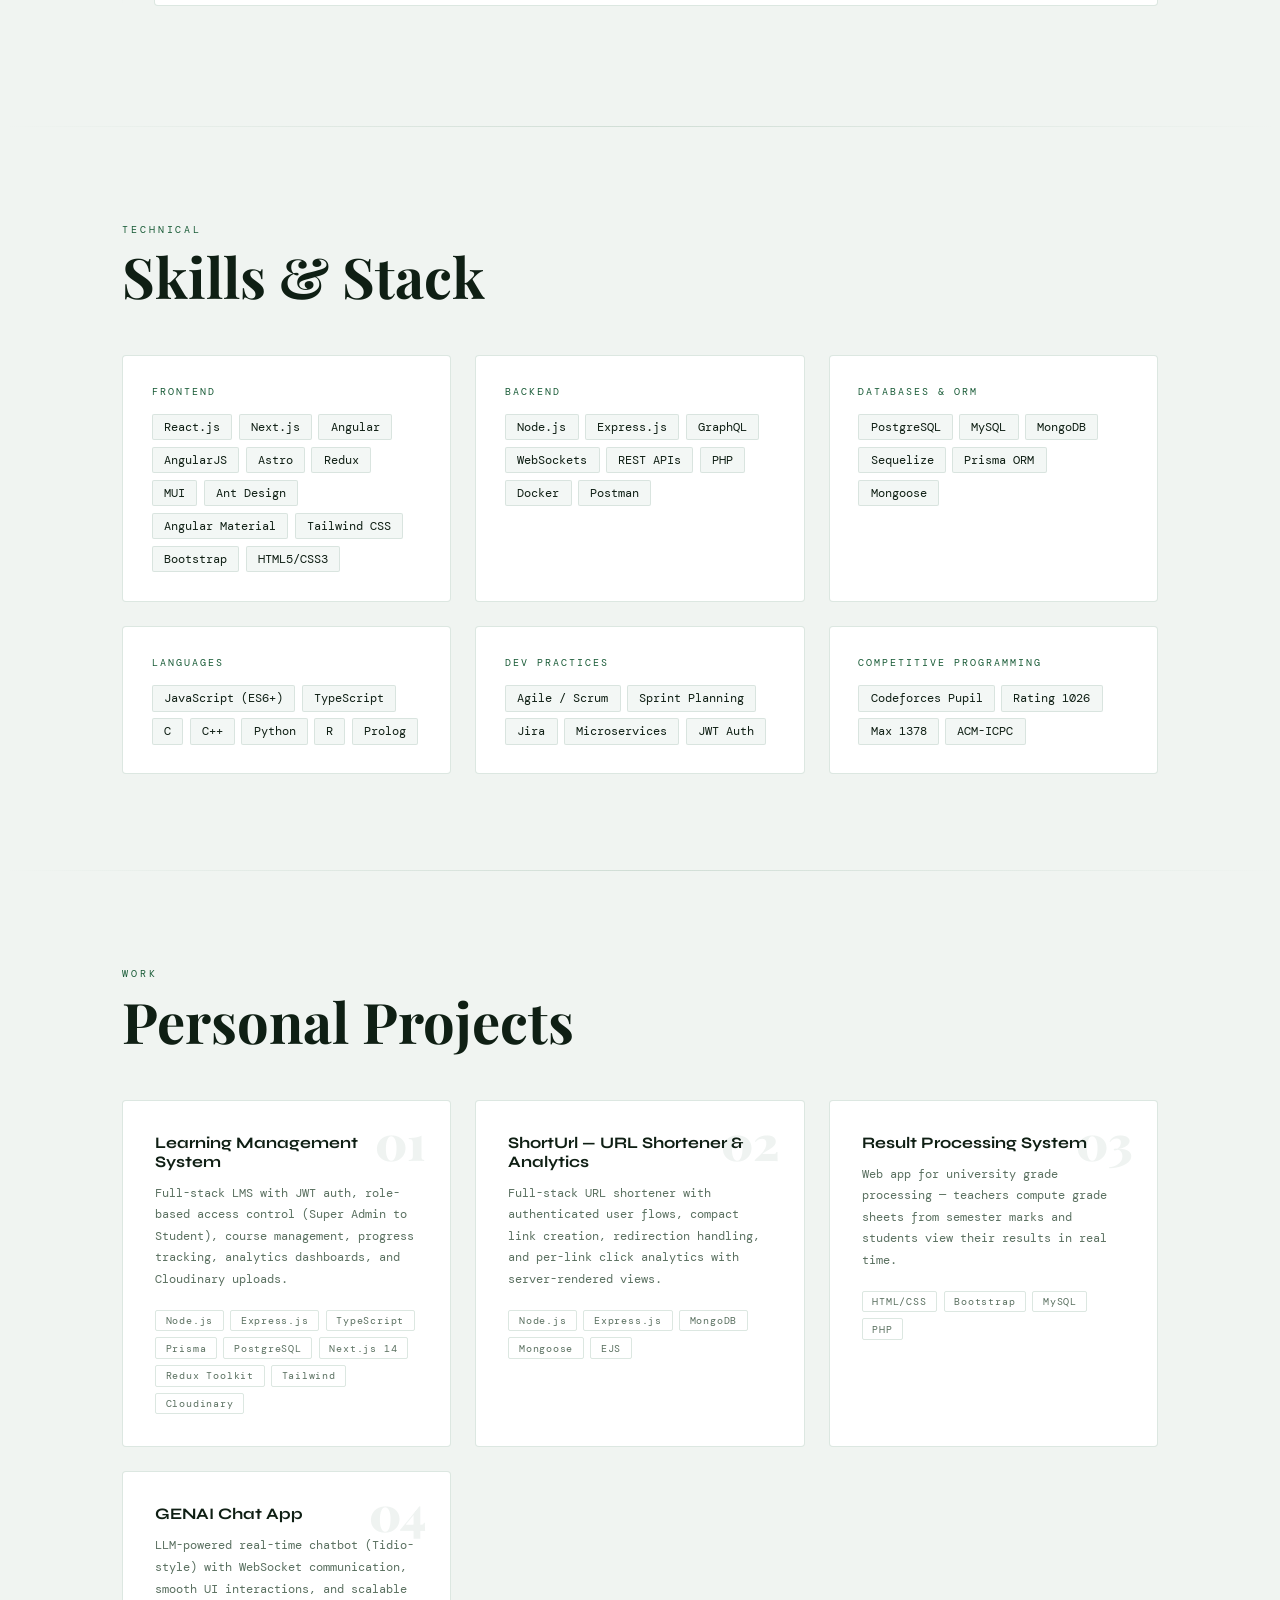
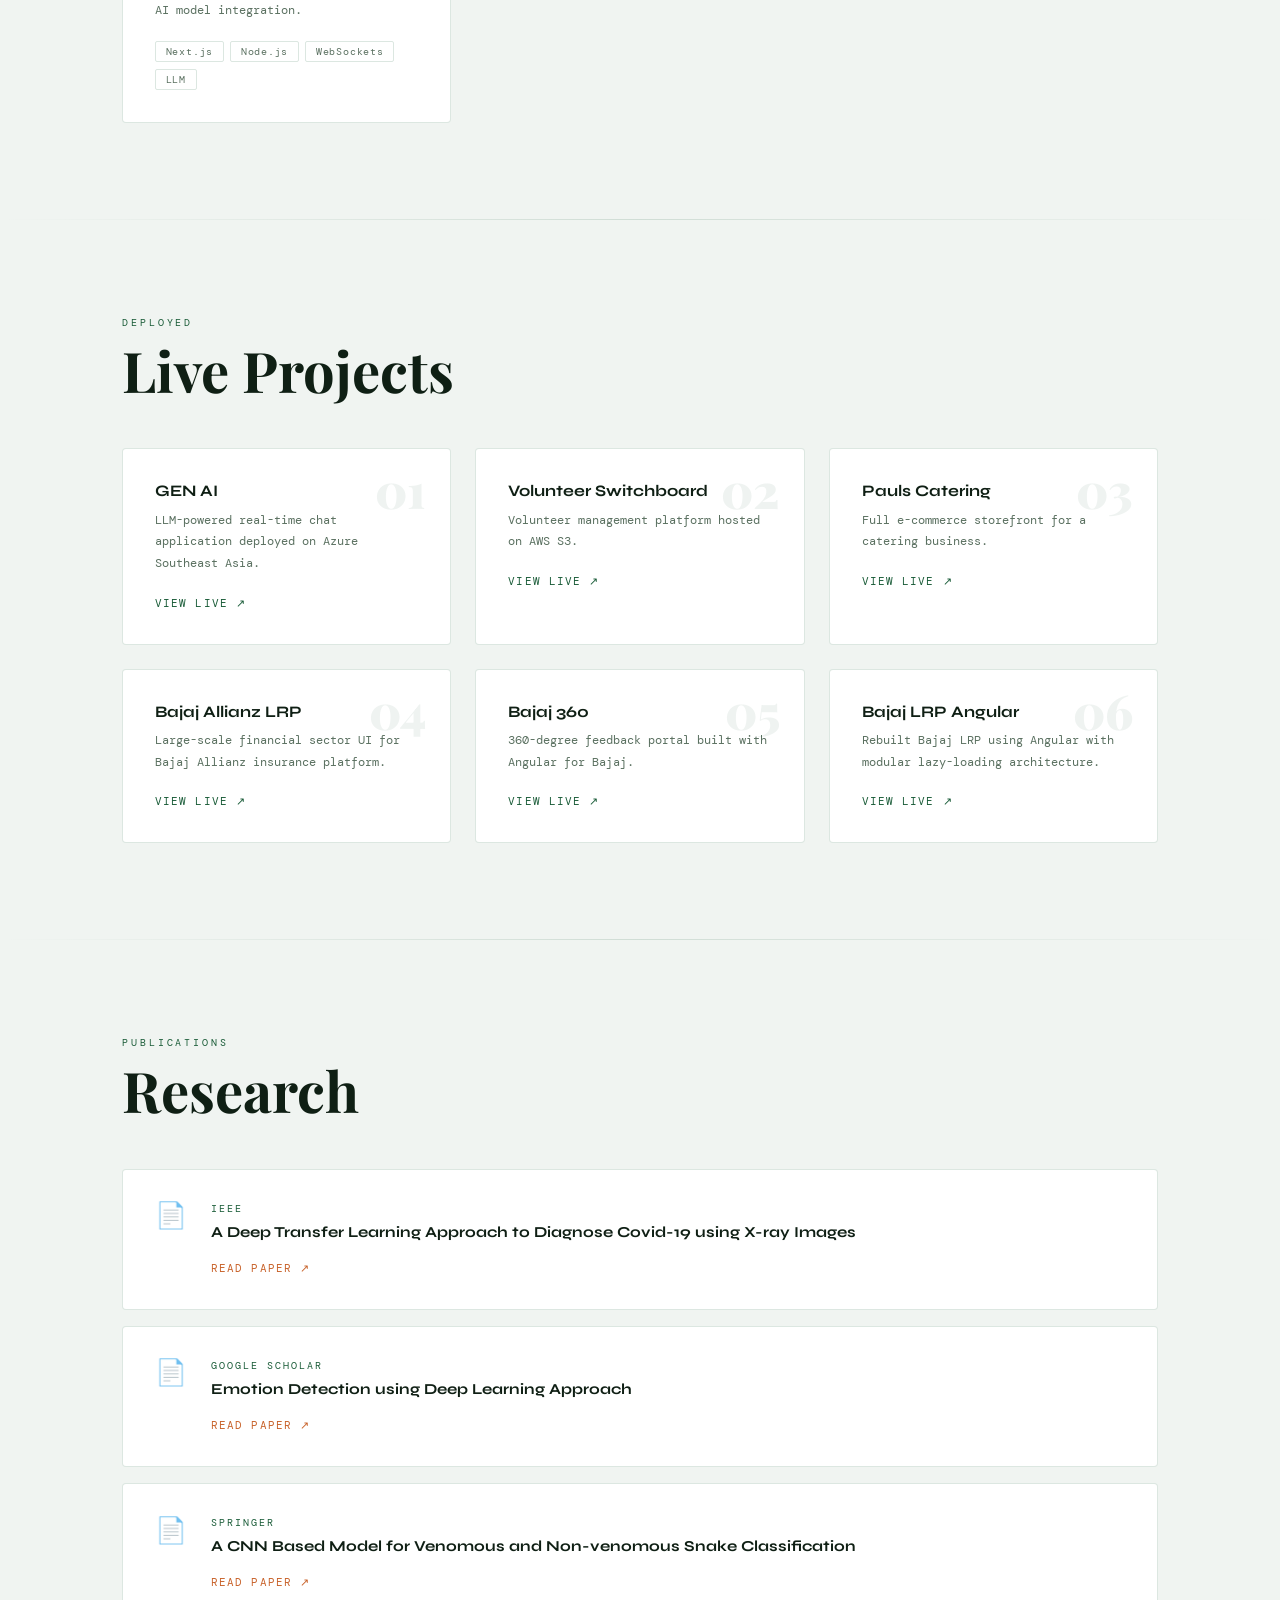
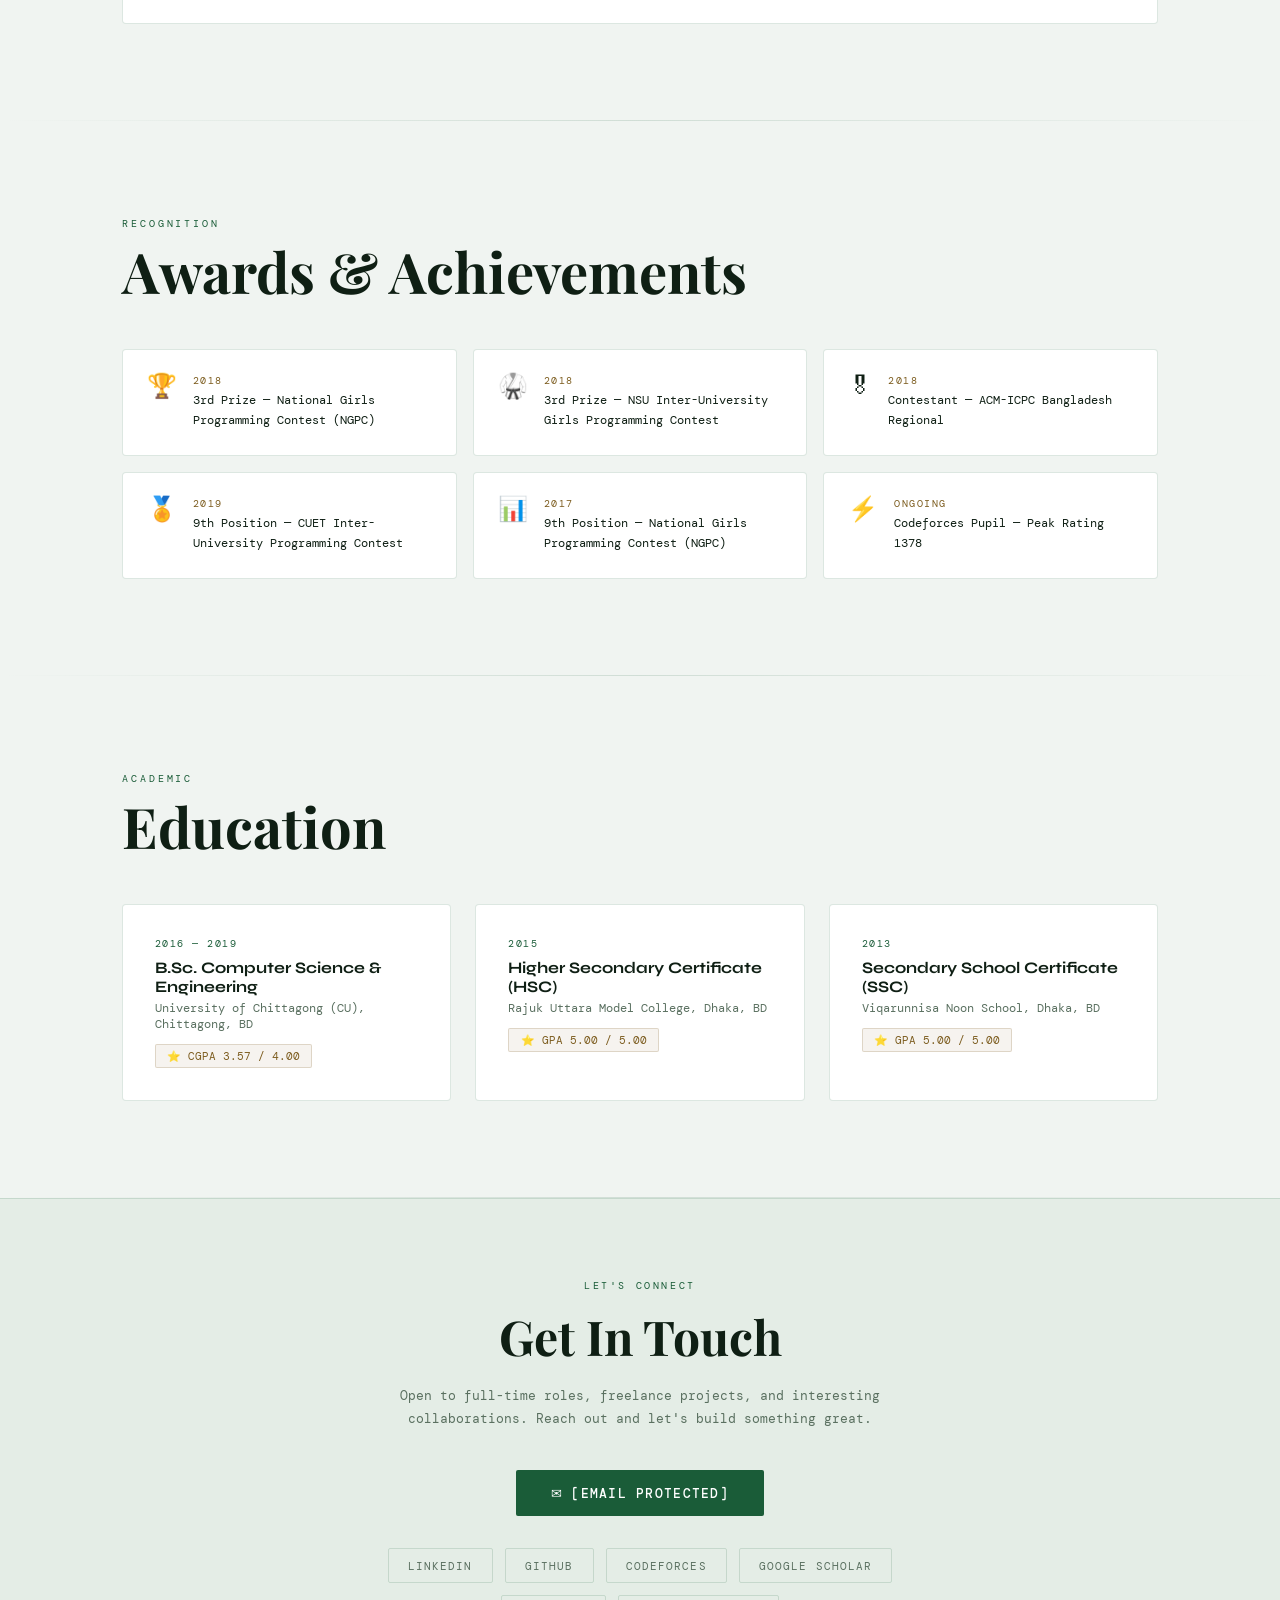
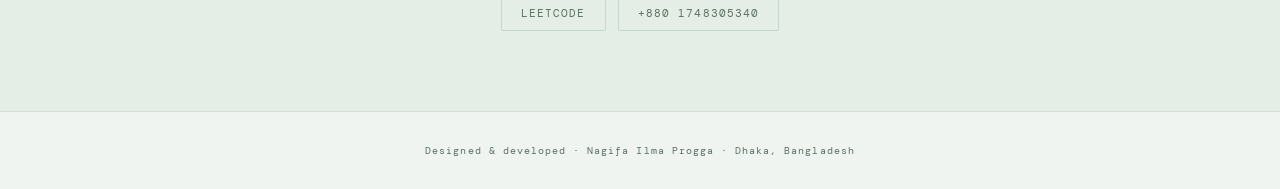
==== commit b46fcda3: "CV added & removed custom cursor style" ====
--- a/index.html
+++ b/index.html
@@ -38,7 +38,7 @@
       with 5+ years of experience across React, Node.js, Angular, and PostgreSQL.
     </p>
     <div class="hero-links">
-      <a href="assets/JOB_CV.pdf" download class="btn btn-outline">&#8595; Download CV</a>
+      <a href="assets/Progga_CU_5.pdf" download class="btn btn-outline">&#8595; Download CV</a>
       <a href="/cdn-cgi/l/email-protection#d5bcb9b8b4a5a7bab2b2b4e4ecece395b2b8b4bcb9fbb6bab8" class="btn btn-primary">&#9993; Hire Me</a>
       <a href="https://www.linkedin.com/in/nagifa-ilma-905245165/" target="_blank" class="btn btn-outline">LinkedIn</a>
       <a href="https://github.com/ProggaIlma" target="_blank" class="btn btn-outline">GitHub</a>
--- a/style.css
+++ b/style.css
@@ -18,11 +18,11 @@
   color: var(--text);
   font-family: 'DM Mono', monospace;
   overflow-x: hidden;
-  cursor: none;
+ // 
 }
 
 /* CURSOR */
-.cursor {
+/* .cursor {
   width: 12px; height: 12px;
   background: var(--accent);
   border-radius: 50%;
@@ -38,7 +38,7 @@
   position: fixed; top: 0; left: 0;
   pointer-events: none; z-index: 9998;
   transition: transform 0.18s ease, width 0.2s, height 0.2s;
-}
+} */
 
 /* NOISE OVERLAY */
 body::before {
@@ -143,7 +143,7 @@
   font-family: 'DM Mono', monospace;
   font-size: 0.72rem; letter-spacing: 0.1em; text-transform: uppercase;
   text-decoration: none; border-radius: 2px;
-  transition: all 0.2s; cursor: none;
+  transition: all 0.2s; 
 }
 .btn-primary { background: var(--accent); color: #fff; font-weight: 500; }
 .btn-primary:hover { background: #155d2e; transform: translateY(-2px); box-shadow: 0 8px 30px rgba(26,92,56,0.25); }
@@ -363,7 +363,7 @@
   display: inline-flex; align-items: center; gap: 0.4rem;
   padding: 0.6rem 1.2rem; border: 1px solid var(--border); border-radius: 2px;
   font-size: 0.68rem; letter-spacing: 0.1em; text-transform: uppercase;
-  color: var(--muted); text-decoration: none; transition: all 0.2s; cursor: none;
+  color: var(--muted); text-decoration: none; transition: all 0.2s; 
 }
 .social-link:hover { border-color: var(--accent); color: var(--accent); background: rgba(26,92,56,0.05); transform: translateY(-2px); }
 
